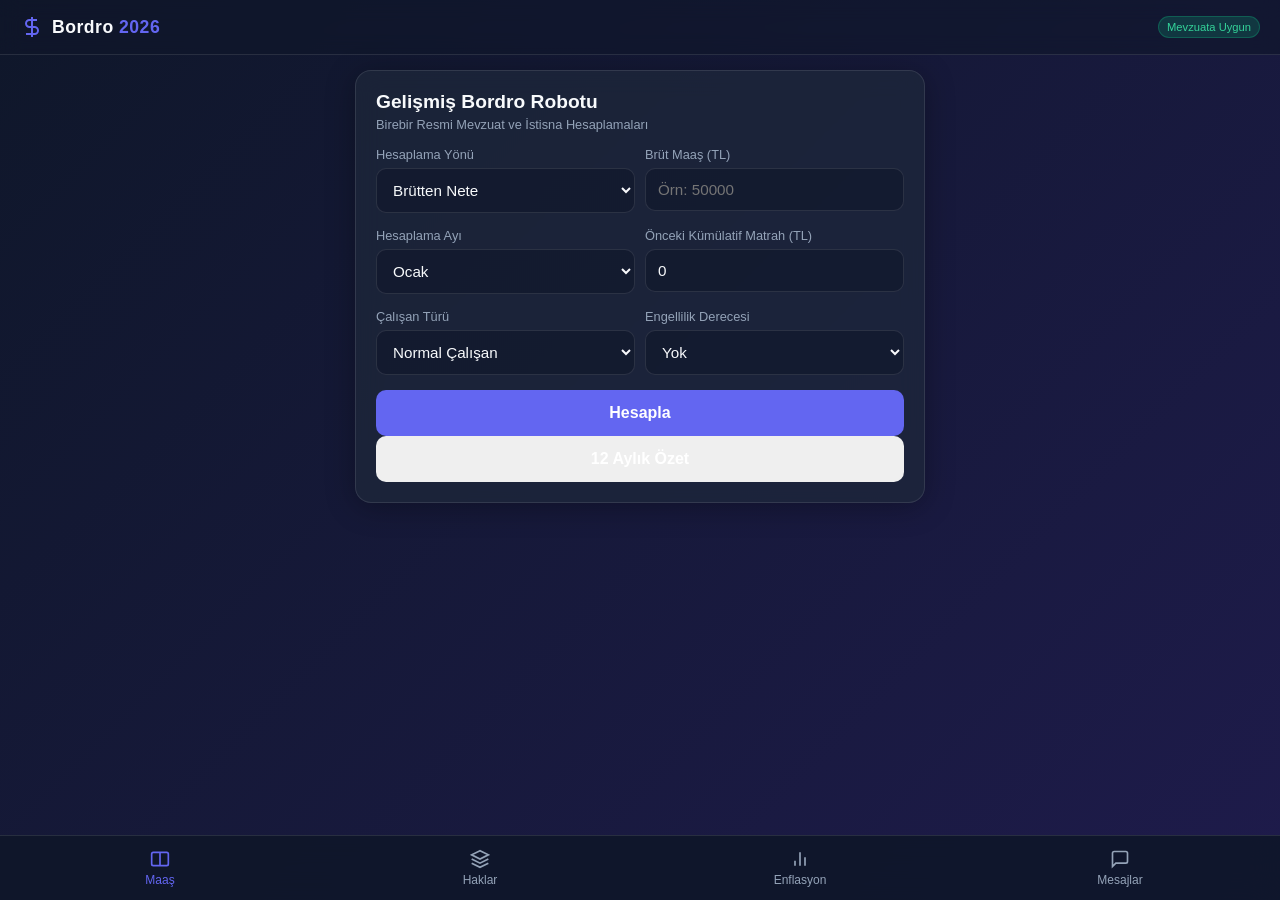
==== app/src/main/assets/index.html @ 566cd85d "Update index.html" ====
<!DOCTYPE html>
<html lang="tr">
<head>
    <meta charset="UTF-8">
    <meta name="viewport" content="width=device-width, initial-scale=1.0, maximum-scale=1.0, user-scalable=no">
    <title>Bordro & Enflasyon 2026</title>
    <link rel="stylesheet" href="style.css">
</head>
<body>

    <header class="app-header">
        <div class="header-logo">
            <svg class="icon-logo" viewBox="0 0 24 24" fill="none" stroke="currentColor" stroke-width="2">
                <path d="M12 2v20M17 5H9.5a3.5 3.5 0 0 0 0 7h5a3.5 3.5 0 0 1 0 7H6"/>
            </svg>
            <h1>Bordro <span class="year">2026</span></h1>
        </div>
        <span class="status-badge">Mevzuata Uygun</span>
    </header>

    <main class="app-content">

        <!-- SEKME 1: MAAŞ HESAPLAMA -->
        <section id="tab-salary" class="tab-panel active">
            <div class="card">
                <div class="card-header">
                    <h2>Gelişmiş Bordro Robotu</h2>
                    <p class="subtitle">Birebir Resmi Mevzuat ve İstisna Hesaplamaları</p>
                </div>
                
                <div class="form-group row">
                    <div class="col">
                        <label for="calc-type">Hesaplama Yönü</label>
                        <select id="calc-type" onchange="toggleSalaryPlaceholder()">
                            <option value="brut-to-net">Brütten Nete</option>
                            <option value="net-to-brut">Netten Brüte</option>
                        </select>
                    </div>
                    <div class="col">
                        <label for="salary-input" id="salary-label">Brüt Maaş (TL)</label>
                        <input type="number" id="salary-input" placeholder="Örn: 50000" min="0">
                    </div>
                </div>

                <div class="form-group row">
                    <div class="col">
                        <label for="calc-month">Hesaplama Ayı</label>
                        <select id="calc-month" onchange="autoSetCumulative()">
                            <option value="1">Ocak</option>
                            <option value="2">Şubat</option>
                            <option value="3">Mart</option>
                            <option value="4">Nisan</option>
                            <option value="5">Mayıs</option>
                            <option value="6">Haziran</option>
                            <option value="7">Temmuz</option>
                            <option value="8">Ağustos</option>
                            <option value="9">Eylül</option>
                            <option value="10">Ekim</option>
                            <option value="11">Kasım</option>
                            <option value="12">Aralık</option>
                        </select>
                    </div>
                    <div class="col">
                        <label for="cumulative-input">Önceki Kümülatif Matrah (TL)</label>
                        <input type="number" id="cumulative-input" value="0" min="0">
                    </div>
                </div>

                <div class="form-group row">
                    <div class="col">
                        <label for="employee-type">Çalışan Türü</label>
                        <select id="employee-type">
                            <option value="normal">Normal Çalışan</option>
                            <option value="emekli">Emekli (SGDP)</option>
                        </select>
                    </div>
                    <div class="col">
                        <label for="disability-degree">Engellilik Derecesi</label>
                        <select id="disability-degree">
                            <option value="0">Yok</option>
                            <option value="1">1. Derece (%80+)</option>
                            <option value="2">2. Derece (%60+)</option>
                            <option value="3">3. Derece (%40+)</option>
                        </select>
                    </div>
                </div>

                <div class="button-group-row">
                    <button class="btn btn-primary" onclick="calculateSalary()">Hesapla</button>
                    <button class="btn btn-secondary" onclick="generateYearlyTable()">12 Aylık Özet</button>
                </div>
            </div>

            <div id="salary-results" class="card results-card hidden">
                <h3>Bordro Hesaplama Detayları</h3>
                <div class="results-grid">
                    <div class="result-item highlight">
                        <span>Net Maaş:</span>
                        <strong id="res-net">0.00 TL</strong>
                    </div>
                    <div class="result-item highlight-brut">
                        <span>Brüt Maaş:</span>
                        <strong id="res-brut" style="color: #cbd5e1;">0.00 TL</strong>
                    </div>
                    <div class="result-item"><span>SGK İşçi Kesintisi:</span><span id="res-sgk">0.00 TL</span></div>
                    <div class="result-item"><span>İşsizlik Kesintisi:</span><span id="res-unemp">0.00 TL</span></div>
                    <div class="result-item"><span>Gelir Vergisi Matrahı:</span><span id="res-tax-base">0.00 TL</span></div>
                    <div class="result-item"><span>Hesaplanan Gelir Vergisi:</span><span id="res-calc-tax">0.00 TL</span></div>
                    <div class="result-item success"><span>Asgari Ücret Vergi İstisnası:</span><span id="res-tax-exemption">0.00 TL</span></div>
                    <div class="result-item highlight-tax"><span>Ödenecek Gelir Vergisi:</span><span id="res-final-tax">0.00 TL</span></div>
                    <div class="result-item"><span>Damga Vergisi:</span><span id="res-stamp">0.00 TL</span></div>
                    <div class="result-item success"><span>Damga Vergisi İstisnası:</span><span id="res-stamp-exemption">0.00 TL</span></div>
                    <div class="result-item"><span>Ödenecek Damga Vergisi:</span><span id="res-final-stamp">0.00 TL</span></div>
                    <div class="result-item highlight-employer"><span>Toplam İşveren Maliyeti:</span><strong id="res-employer-cost">0.00 TL</strong></div>
                </div>
            </div>

            <div id="yearly-results" class="card hidden overflow-scroll-table">
                <h3>12 Aylık Kümülatif Bordro Özeti</h3>
                <table class="yearly-table">
                    <thead>
                        <tr>
                            <th>Ay</th>
                            <th>Brüt</th>
                            <th>Net</th>
                            <th>SGK</th>
                            <th>Küm.Matrah</th>
                            <th>Gelir Ver.</th>
                            <th>Damga Ver.</th>
                            <th>Maliyet</th>
                        </tr>
                    </thead>
                    <tbody id="yearly-table-body"></tbody>
                </table>
            </div>
        </section>

        <!-- SEKME 2: SOSYAL HAKLAR -->
        <section id="tab-benefits" class="tab-panel">
            <div class="card">
                <div class="card-header">
                    <h2>Sosyal Haklar & İstisnalar</h2>
                    <p class="subtitle">Birebir Resmi Muafiyet ve Vergi Tasarrufu</p>
                </div>

                <h3 class="form-section-title">1. Yemek Yardımı</h3>
                <div class="form-group row">
                    <div class="col">
                        <label for="meal-type">Ödeme Modeli</label>
                        <select id="meal-type">
                            <option value="ayni">Yemek Kartı (Ayni)</option>
                            <option value="nakdi">Nakit Ödeme</option>
                            <option value="isyeri">İşyerinde Yemek</option>
                        </select>
                    </div>
                    <div class="col">
                        <label for="meal-daily">Günlük (TL)</label>
                        <input type="number" id="meal-daily" value="330" min="0">
                    </div>
                    <div class="col">
                        <label for="meal-days">Gün Sayısı</label>
                        <input type="number" id="meal-days" value="22" min="1">
                    </div>
                </div>

                <h3 class="form-section-title">2. Yol Yardımı</h3>
                <div class="form-group row">
                    <div class="col">
                        <label for="transport-type">Ödeme Modeli</label>
                        <select id="transport-type">
                            <option value="ayni">Yol Kartı / Servis</option>
                            <option value="nakdi">Nakit Ödeme</option>
                        </select>
                    </div>
                    <div class="col">
                        <label for="transport-daily">Günlük (TL)</label>
                        <input type="number" id="transport-daily" value="158" min="0">
                    </div>
                </div>

                <h3 class="form-section-title">3. Aile & Çocuk Yardımı</h3>
                <div class="form-group row">
                    <div class="col">
                        <label for="family-monthly">Aile Yardımı (Aylık/TL)</label>
                        <input type="number" id="family-monthly" value="0">
                    </div>
                    <div class="col">
                        <label for="child-monthly-val">Çocuk Başı (Aylık/TL)</label>
                        <input type="number" id="child-monthly-val" value="0">
                    </div>
                </div>

                <div class="form-group row">
                    <div class="col">
                        <label for="child-06-count">0-6 Yaş Çocuk</label>
                        <input type="number" id="child-06-count" value="0">
                    </div>
                    <div class="col">
                        <label for="child-6plus-count">6+ Yaş Çocuk</label>
                        <input type="number" id="child-6plus-count" value="0">
                    </div>
                </div>

                <h3 class="form-section-title">4. BES & Sağlık Sigortası</h3>
                <div class="form-group">
                    <label for="bes-monthly">İşveren Katkılı BES/Özel Sağlık (Aylık/TL)</label>
                    <input type="number" id="bes-monthly" value="0">
                </div>

                <button class="btn btn-success" onclick="calculateBenefits()">Hesapla</button>
            </div>

            <div id="benefits-results" class="card results-card hidden" style="border-left-color: var(--success);">
                <h3>Yan Hak Maliyet Analizi</h3>
                <div class="results-grid">
                    <div class="result-item highlight-success">
                        <span>Aylık Sosyal Paket Brütü:</span>
                        <strong id="res-total-gross">0.00 TL</strong>
                    </div>
                    <div class="result-item">
                        <span>Net Ele Geçen Kazanç:</span>
                        <span id="res-total-net" style="color: var(--text-success); font-weight:bold;">0.00 TL</span>
                    </div>
                    <div class="result-item"><span>Vergi Tasarruf Kazancı:</span><span id="res-tax-saving">0.00 TL</span></div>
                    <div class="result-item"><span>SGK Muafiyet Kazancı:</span><span id="res-sgk-saving">0.00 TL</span></div>
                    <div class="result-item highlight-employer"><span>İşverene Maliyeti:</span><strong id="res-total-employer-cost">0.00 TL</strong></div>
                </div>
            </div>
        </section>

        <!-- SEKME 3: ENFLASYON & SAAT ÜCRETİ -->
        <section id="tab-inflation" class="tab-panel">
            <!-- 2026 ENFLASYON TABLOSU (İSTEDİĞİN GÖRÜNÜM) -->
            <div class="card">
                <div class="card-header">
                    <h2>Resmi 2026 Enflasyon Verileri</h2>
                    <p class="subtitle">TÜİK Kümülatif Gerçekleşen Oranlar</p>
                </div>
                <div class="inflation-data-table">
                    <div class="inf-row"><span>Ocak 2026</span><strong>%4,84</strong></div>
                    <div class="inf-row"><span>Şubat 2026</span><strong>%2,96</strong></div>
                    <div class="inf-row"><span>Mart 2026</span><strong>%1,94</strong></div>
                    <div class="inf-row"><span>Nisan 2026</span><strong>%4,18</strong></div>
                    <div class="inf-row highlight-warning"><span>4 AYLIK TOPLAM</span><strong>%14,64</strong></div>
                </div>
            </div>

            <div class="card">
                <div class="card-header">
                    <h2>Saat Ücreti Zam Hesaplayıcı</h2>
                    <p class="subtitle">Saat ücretinizi kümülatif enflasyona göre güncelleyin</p>
                </div>

                <div class="form-group">
                    <label for="hourly-rate-input">Mevcut Saatlik Çalışma Ücretiniz (TL)</label>
                    <input type="number" id="hourly-rate-input" placeholder="Örn: 150" min="0">
                </div>

                <div class="form-group">
                    <label for="monthly-hours">Aylık Toplam Çalışma Saati</label>
                    <input type="number" id="monthly-hours" value="225" min="1">
                </div>

                <button class="btn btn-warning" onclick="calculateHourlyInflation()">Saat Ücreti Zammını Hesapla</button>
            </div>

            <div id="inflation-results" class="card results-card hidden" style="border-left-color: var(--warning);">
                <h3>Zam Analiz Sonuçları</h3>
                <div class="results-grid">
                    <div class="result-item highlight-warning">
                        <span>Yeni Saat Ücretiniz:</span>
                        <strong id="res-new-hourly">0.00 TL</strong>
                    </div>
                    <div class="result-item">
                        <span>Saat Başına Alacağınız Zam:</span>
                        <span id="res-hourly-diff" style="color: var(--text-success); font-weight: bold;">0.00 TL</span>
                    </div>
                    <div class="result-item">
                        <span>Mevcut Aylık Maaşınız:</span>
                        <span id="res-old-monthly">0.00 TL</span>
                    </div>
                    <div class="result-item">
                        <span>Yeni Aylık Zamlı Maaşınız:</span>
                        <span id="res-new-monthly" style="color: var(--text-success); font-weight: bold;">0.00 TL</span>
                    </div>
                    <div class="result-item highlight-success">
                        <span>Aylık Toplam Net Zam Artışı:</span>
                        <strong id="res-monthly-diff">0.00 TL</strong>
                    </div>
                </div>
            </div>
        </section>

        <!-- SEKME 4: İK MESAJLAR -->
        <section id="tab-messages" class="tab-panel">
            <div class="card chat-card">
                <div class="card-header">
                    <h2>İK İletişim & Duyuru Merkezi</h2>
                    <p class="subtitle">İK Asistanı ile interaktif simülasyon</p>
                </div>

                <div class="chat-area" id="chat-box">
                    <div class="chat-bubble system">
                        <strong>Duyuru [İK]:</strong> 2026 yılı 4 Aylık kümülatif enflasyon oranı %14.64 olarak açıklanmıştır. Saatlik ve aylık ücret güncellemeleri hakkında sorularınızı buradan iletebilirsiniz.
                    </div>
                </div>

                <div class="chat-input-row">
                    <input type="text" id="chat-input" placeholder="İK'ya yazın... (Örn: Maaş zammı, Yemek yardımı)">
                    <button class="btn btn-primary btn-send" onclick="sendMessage()">Gönder</button>
                </div>
            </div>
        </section>

    </main>

    <nav class="bottom-nav">
        <button class="nav-item active" onclick="switchTab('salary', this)">
            <svg class="nav-icon" viewBox="0 0 24 24" fill="none" stroke="currentColor" stroke-width="2">
                <rect x="2" y="4" width="20" height="16" rx="2"/><line x1="12" y1="4" x2="12" y2="20"/>
            </svg>
            <span>Maaş</span>
        </button>
        <button class="nav-item" onclick="switchTab('benefits', this)">
            <svg class="nav-icon" viewBox="0 0 24 24" fill="none" stroke="currentColor" stroke-width="2">
                <path d="M12 2L2 7l10 5 10-5-10-5zM2 17l10 5 10-5M2 12l10 5 10-5"/>
            </svg>
            <span>Haklar</span>
        </button>
        <button class="nav-item" onclick="switchTab('inflation', this)">
            <svg class="nav-icon" viewBox="0 0 24 24" fill="none" stroke="currentColor" stroke-width="2">
                <line x1="18" y1="20" x2="18" y2="10"/><line x1="12" y1="20" x2="12" y2="4"/><line x1="6" y1="20" x2="6" y2="14"/>
            </svg>
            <span>Enflasyon</span>
        </button>
        <button class="nav-item" onclick="switchTab('messages', this)">
            <svg class="nav-icon" viewBox="0 0 24 24" fill="none" stroke="currentColor" stroke-width="2">
                <path d="M21 15a2 2 0 0 1-2 2H7l-4 4V5a2 2 0 0 1 2-2h14a2 2 0 0 1 2 2z"/>
            </svg>
            <span>Mesajlar</span>
        </button>
    </nav>

    <script src="script.js"></script>
</body>
</html>
---- app/src/main/assets/style.css ----
/* MODERN KOYU TEMA DEĞİŞKENLERİ */
:root {
    --bg-gradient: linear-gradient(135deg, #0f172a 0%, #1e1b4b 100%);
    --card-bg: rgba(30, 41, 59, 0.7);
    --border-color: rgba(255, 255, 255, 0.1);
    --text-main: #f8fafc;
    --text-muted: #94a3b8;
    
    --primary: #6366f1;
    --primary-hover: #4f46e5;
    
    --success: #10b981;
    --warning: #f59e0b;
    --danger: #ef4444;
    
    --text-success: #34d399;
    --text-danger: #f87171;
}

/* GENEL RESETLER */
* {
    box-sizing: border-box;
    margin: 0;
    padding: 0;
    font-family: -apple-system, BlinkMacSystemFont, "Segoe UI", Roboto, Helvetica, Arial, sans-serif;
    -webkit-tap-highlight-color: transparent;
}

body {
    background: var(--bg-gradient);
    color: var(--text-main);
    min-height: 100vh;
    display: flex;
    flex-direction: column;
    padding-bottom: 75px; /* Bottom nav payı */
    overflow-x: hidden;
}

/* HEADER */
.app-header {
    background: rgba(15, 23, 42, 0.6);
    backdrop-filter: blur(10px);
    border-bottom: 1px solid var(--border-color);
    padding: 15px 20px;
    display: flex;
    justify-content: space-between;
    align-items: center;
    position: sticky;
    top: 0;
    z-index: 100;
}

.header-logo {
    display: flex;
    align-items: center;
    gap: 8px;
}

.icon-logo {
    width: 24px;
    height: 24px;
    color: var(--primary);
}

.header-logo h1 {
    font-size: 1.1rem;
    font-weight: 700;
    letter-spacing: 0.5px;
}

.header-logo .year {
    color: var(--primary);
}

.status-badge {
    font-size: 0.7rem;
    background: rgba(16, 185, 129, 0.2);
    color: var(--text-success);
    padding: 4px 8px;
    border-radius: 12px;
    border: 1px solid rgba(16, 185, 129, 0.3);
}

/* ANA İÇERİK */
.app-content {
    flex: 1;
    padding: 15px;
    max-width: 600px;
    margin: 0 auto;
    width: 100%;
}

/* TAB PANEL YAPISI */
.tab-panel {
    display: none;
    animation: fadeIn 0.3s ease-in-out;
}

.tab-panel.active {
    display: block;
}

@keyframes fadeIn {
    from { opacity: 0; transform: translateY(10px); }
    to { opacity: 1; transform: translateY(0); }
}

/* KARTLAR (GLASSMORPHISM) */
.card {
    background: var(--card-bg);
    backdrop-filter: blur(12px);
    border: 1px solid var(--border-color);
    border-radius: 16px;
    padding: 20px;
    margin-bottom: 15px;
    box-shadow: 0 4px 30px rgba(0, 0, 0, 0.3);
}

.card-header h2 {
    font-size: 1.2rem;
    font-weight: 600;
    margin-bottom: 4px;
}

.subtitle {
    font-size: 0.8rem;
    color: var(--text-muted);
    margin-bottom: 15px;
}

/* FORM ELEMENTLERİ */
.form-group {
    margin-bottom: 15px;
}

.form-group.row {
    display: flex;
    gap: 10px;
}

.form-group .col {
    flex: 1;
}

label {
    display: block;
    font-size: 0.8rem;
    color: var(--text-muted);
    margin-bottom: 6px;
    font-weight: 500;
}

input, select {
    width: 100%;
    background: rgba(15, 23, 42, 0.6);
    border: 1px solid var(--border-color);
    color: var(--text-main);
    padding: 12px;
    border-radius: 10px;
    font-size: 0.95rem;
    transition: all 0.2s ease;
}

input:focus, select:focus {
    outline: none;
    border-color: var(--primary);
    box-shadow: 0 0 0 2px rgba(99, 102, 241, 0.2);
}

/* BUTONLAR */
.btn {
    width: 100%;
    border: none;
    padding: 14px;
    border-radius: 10px;
    font-size: 1rem;
    font-weight: 600;
    color: #fff;
    cursor: pointer;
    transition: background 0.2s ease;
}

.btn-primary { background: var(--primary); }
.btn-primary:active { background: var(--primary-hover); }

.btn-success { background: var(--success); }
.btn-success:active { background: #059669; }

.btn-warning { background: var(--warning); }
.btn-warning:active { background: #d97706; }

/* SONUÇ KARTLARI */
.results-card {
    border-left: 4px solid var(--primary);
}

.results-card h3 {
    font-size: 1rem;
    margin-bottom: 12px;
    color: var(--text-muted);
}

.results-grid {
    display: flex;
    flex-direction: column;
    gap: 10px;
}

.result-item {
    display: flex;
    justify-content: space-between;
    padding: 8px 0;
    border-bottom: 1px solid rgba(255, 255, 255, 0.05);
    font-size: 0.9rem;
}

.result-item span {
    color: var(--text-muted);
}

.result-item strong, .result-item span:last-child {
    font-weight: 600;
}

.result-item.highlight {
    background: rgba(99, 102, 241, 0.1);
    border-radius: 8px;
    padding: 10px;
    border-bottom: none;
}

.result-item.highlight strong {
    color: #a5b4fc;
    font-size: 1.1rem;
}

.result-item.highlight-success {
    background: rgba(16, 185, 129, 0.1);
    border-radius: 8px;
    padding: 10px;
    border-bottom: none;
}

.result-item.highlight-success strong {
    color: #6ee7b7;
    font-size: 1.1rem;
}

.result-item.success span:last-child {
    color: var(--text-success);
}

.result-item.danger strong {
    color: var(--text-danger);
    font-size: 1.1rem;
}

.hidden {
    display: none !important;
}

/* İK MESAJLAR (CHAT) */
.chat-card {
    display: flex;
    flex-direction: column;
    height: 400px;
}

.chat-area {
    flex: 1;
    overflow-y: auto;
    background: rgba(15, 23, 42, 0.4);
    border: 1px solid var(--border-color);
    border-radius: 10px;
    padding: 10px;
    margin-bottom: 10px;
    display: flex;
    flex-direction: column;
    gap: 10px;
}

.chat-bubble {
    padding: 10px 14px;
    border-radius: 12px;
    max-width: 85%;
    font-size: 0.85rem;
    line-height: 1.3;
}

.chat-bubble.system {
    background: rgba(99, 102, 241, 0.15);
    border-left: 3px solid var(--primary);
    color: var(--text-main);
    align-self: flex-start;
}

.chat-bubble.user {
    background: var(--primary);
    color: #fff;
    align-self: flex-end;
    border-bottom-right-radius: 2px;
}

.chat-bubble.ik-reply {
    background: #334155;
    color: var(--text-main);
    align-self: flex-start;
    border-bottom-left-radius: 2px;
    border-left: 3px solid var(--success);
}

.chat-input-row {
    display: flex;
    gap: 8px;
}

.chat-input-row input {
    flex: 1;
}

.btn-send {
    width: auto;
    padding: 0 20px;
}

/* ALT NAV BAR (BOTTOM NAV) */
.bottom-nav {
    position: fixed;
    bottom: 0;
    left: 0;
    width: 100%;
    background: rgba(15, 23, 42, 0.9);
    backdrop-filter: blur(15px);
    border-top: 1px solid var(--border-color);
    display: flex;
    height: 65px;
    z-index: 100;
}

.nav-item {
    flex: 1;
    background: none;
    border: none;
    color: var(--text-muted);
    display: flex;
    flex-direction: column;
    align-items: center;
    justify-content: center;
    gap: 4px;
    cursor: pointer;
    transition: color 0.2s ease;
}

.nav-icon {
    width: 20px;
    height: 20px;
}

.nav-item span {
    font-size: 0.75rem;
}

.nav-item.active {
    color: var(--primary);
}
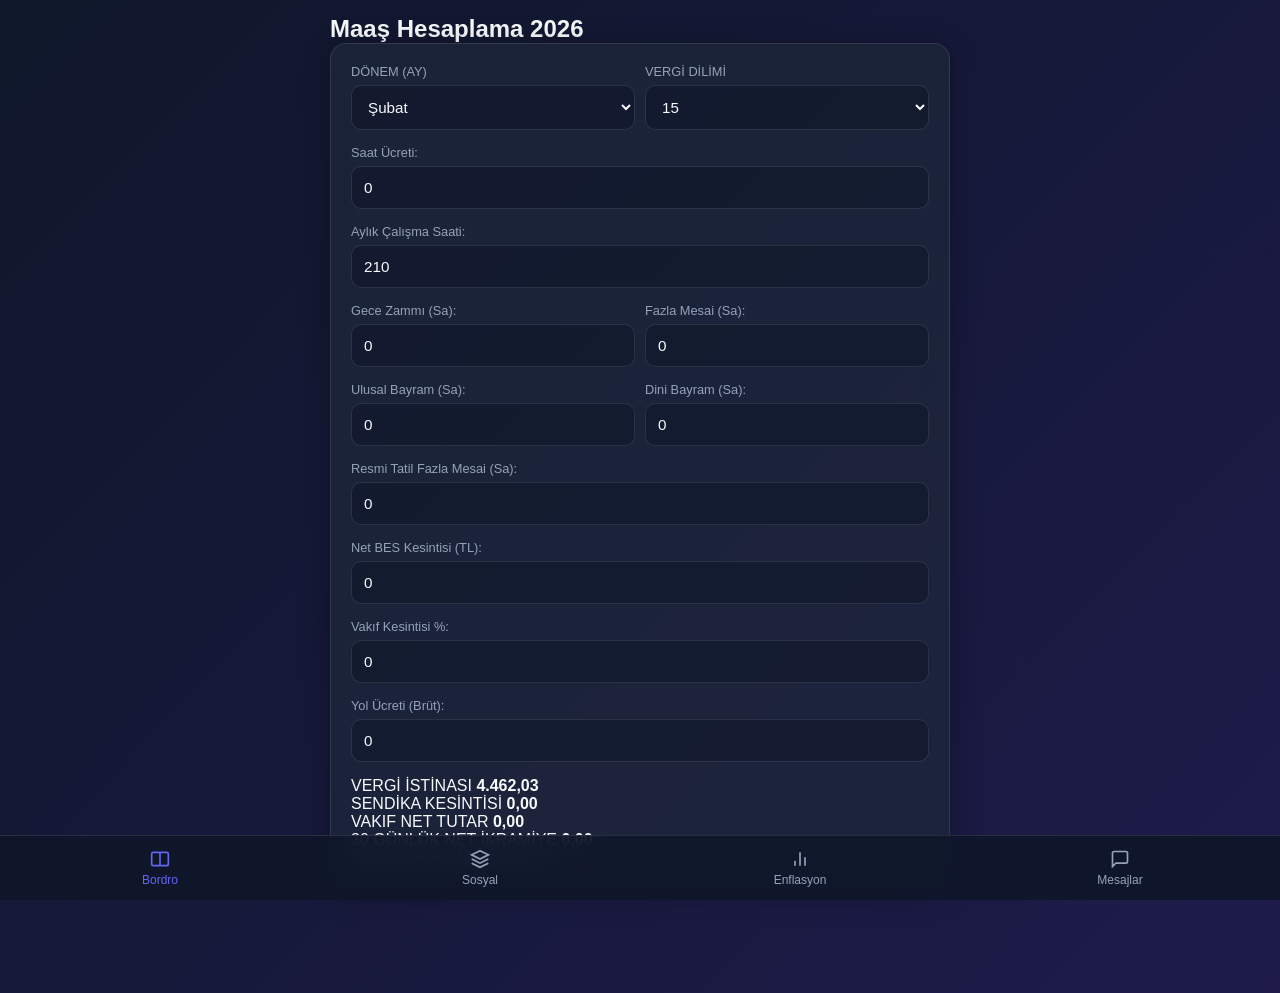
==== commit 18f49046: "Update index.html" ====
--- a/app/src/main/assets/index.html
+++ b/app/src/main/assets/index.html
@@ -3,51 +3,27 @@
 <head>
     <meta charset="UTF-8">
     <meta name="viewport" content="width=device-width, initial-scale=1.0, maximum-scale=1.0, user-scalable=no">
-    <title>Bordro & Enflasyon 2026</title>
+    <title>Maaş Hesaplama 2026</title>
     <link rel="stylesheet" href="style.css">
 </head>
 <body>
 
-    <header class="app-header">
-        <div class="header-logo">
-            <svg class="icon-logo" viewBox="0 0 24 24" fill="none" stroke="currentColor" stroke-width="2">
-                <path d="M12 2v20M17 5H9.5a3.5 3.5 0 0 0 0 7h5a3.5 3.5 0 0 1 0 7H6"/>
-            </svg>
-            <h1>Bordro <span class="year">2026</span></h1>
-        </div>
-        <span class="status-badge">Mevzuata Uygun</span>
-    </header>
-
+    <!-- ANA İÇERİK ALANI -->
     <main class="app-content">
 
-        <!-- SEKME 1: MAAŞ HESAPLAMA -->
+        <!-- SEKME 1: MAAŞ HESAPLAMA (BİREBİR EKRAN GÖRÜNTÜSÜ KLONU) -->
         <section id="tab-salary" class="tab-panel active">
-            <div class="card">
-                <div class="card-header">
-                    <h2>Gelişmiş Bordro Robotu</h2>
-                    <p class="subtitle">Birebir Resmi Mevzuat ve İstisna Hesaplamaları</p>
-                </div>
-                
+            <header class="app-header-title">
+                <h1>Maaş Hesaplama 2026</h1>
+            </header>
+
+            <div class="card form-card">
                 <div class="form-group row">
                     <div class="col">
-                        <label for="calc-type">Hesaplama Yönü</label>
-                        <select id="calc-type" onchange="toggleSalaryPlaceholder()">
-                            <option value="brut-to-net">Brütten Nete</option>
-                            <option value="net-to-brut">Netten Brüte</option>
-                        </select>
-                    </div>
-                    <div class="col">
-                        <label for="salary-input" id="salary-label">Brüt Maaş (TL)</label>
-                        <input type="number" id="salary-input" placeholder="Örn: 50000" min="0">
-                    </div>
-                </div>
-
-                <div class="form-group row">
-                    <div class="col">
-                        <label for="calc-month">Hesaplama Ayı</label>
-                        <select id="calc-month" onchange="autoSetCumulative()">
+                        <label>DÖNEM (AY)</label>
+                        <select id="calc-month" onchange="updateExemptionAndCalculate()">
                             <option value="1">Ocak</option>
-                            <option value="2">Şubat</option>
+                            <option value="2" selected>Şubat</option>
                             <option value="3">Mart</option>
                             <option value="4">Nisan</option>
                             <option value="5">Mayıs</option>
@@ -61,271 +37,220 @@
                         </select>
                     </div>
                     <div class="col">
-                        <label for="cumulative-input">Önceki Kümülatif Matrah (TL)</label>
-                        <input type="number" id="cumulative-input" value="0" min="0">
-                    </div>
+                        <label>VERGİ DİLİMİ</label>
+                        <select id="tax-bracket" onchange="updateExemptionAndCalculate()">
+                            <option value="15" selected>15</option>
+                            <option value="20">20</option>
+                            <option value="27">27</option>
+                            <option value="35">35</option>
+                            <option value="40">40</option>
+                        </select>
+                    </div>
+                </div>
+
+                <div class="form-group">
+                    <label>Saat Ücreti:</label>
+                    <input type="number" id="hourly-rate" value="0" oninput="calculateBordro()">
+                </div>
+
+                <div class="form-group">
+                    <label>Aylık Çalışma Saati:</label>
+                    <input type="number" id="monthly-hours" value="210" oninput="calculateBordro()">
                 </div>
 
                 <div class="form-group row">
                     <div class="col">
-                        <label for="employee-type">Çalışan Türü</label>
-                        <select id="employee-type">
-                            <option value="normal">Normal Çalışan</option>
-                            <option value="emekli">Emekli (SGDP)</option>
-                        </select>
-                    </div>
-                    <div class="col">
-                        <label for="disability-degree">Engellilik Derecesi</label>
-                        <select id="disability-degree">
-                            <option value="0">Yok</option>
-                            <option value="1">1. Derece (%80+)</option>
-                            <option value="2">2. Derece (%60+)</option>
-                            <option value="3">3. Derece (%40+)</option>
-                        </select>
-                    </div>
-                </div>
-
-                <div class="button-group-row">
-                    <button class="btn btn-primary" onclick="calculateSalary()">Hesapla</button>
-                    <button class="btn btn-secondary" onclick="generateYearlyTable()">12 Aylık Özet</button>
-                </div>
-            </div>
-
-            <div id="salary-results" class="card results-card hidden">
-                <h3>Bordro Hesaplama Detayları</h3>
-                <div class="results-grid">
-                    <div class="result-item highlight">
-                        <span>Net Maaş:</span>
-                        <strong id="res-net">0.00 TL</strong>
-                    </div>
-                    <div class="result-item highlight-brut">
-                        <span>Brüt Maaş:</span>
-                        <strong id="res-brut" style="color: #cbd5e1;">0.00 TL</strong>
-                    </div>
-                    <div class="result-item"><span>SGK İşçi Kesintisi:</span><span id="res-sgk">0.00 TL</span></div>
-                    <div class="result-item"><span>İşsizlik Kesintisi:</span><span id="res-unemp">0.00 TL</span></div>
-                    <div class="result-item"><span>Gelir Vergisi Matrahı:</span><span id="res-tax-base">0.00 TL</span></div>
-                    <div class="result-item"><span>Hesaplanan Gelir Vergisi:</span><span id="res-calc-tax">0.00 TL</span></div>
-                    <div class="result-item success"><span>Asgari Ücret Vergi İstisnası:</span><span id="res-tax-exemption">0.00 TL</span></div>
-                    <div class="result-item highlight-tax"><span>Ödenecek Gelir Vergisi:</span><span id="res-final-tax">0.00 TL</span></div>
-                    <div class="result-item"><span>Damga Vergisi:</span><span id="res-stamp">0.00 TL</span></div>
-                    <div class="result-item success"><span>Damga Vergisi İstisnası:</span><span id="res-stamp-exemption">0.00 TL</span></div>
-                    <div class="result-item"><span>Ödenecek Damga Vergisi:</span><span id="res-final-stamp">0.00 TL</span></div>
-                    <div class="result-item highlight-employer"><span>Toplam İşveren Maliyeti:</span><strong id="res-employer-cost">0.00 TL</strong></div>
-                </div>
-            </div>
-
-            <div id="yearly-results" class="card hidden overflow-scroll-table">
-                <h3>12 Aylık Kümülatif Bordro Özeti</h3>
-                <table class="yearly-table">
-                    <thead>
-                        <tr>
-                            <th>Ay</th>
-                            <th>Brüt</th>
-                            <th>Net</th>
-                            <th>SGK</th>
-                            <th>Küm.Matrah</th>
-                            <th>Gelir Ver.</th>
-                            <th>Damga Ver.</th>
-                            <th>Maliyet</th>
-                        </tr>
-                    </thead>
-                    <tbody id="yearly-table-body"></tbody>
-                </table>
-            </div>
-        </section>
-
-        <!-- SEKME 2: SOSYAL HAKLAR -->
+                        <label>Gece Zammı (Sa):</label>
+                        <input type="number" id="night-hours" value="0" oninput="calculateBordro()">
+                    </div>
+                    <div class="col">
+                        <label>Fazla Mesai (Sa):</label>
+                        <input type="number" id="overtime-hours" value="0" oninput="calculateBordro()">
+                    </div>
+                </div>
+
+                <div class="form-group row">
+                    <div class="col">
+                        <label>Ulusal Bayram (Sa):</label>
+                        <input type="number" id="national-holiday-hours" value="0" oninput="calculateBordro()">
+                    </div>
+                    <div class="col">
+                        <label>Dini Bayram (Sa):</label>
+                        <input type="number" id="religious-holiday-hours" value="0" oninput="calculateBordro()">
+                    </div>
+                </div>
+
+                <div class="form-group">
+                    <label>Resmi Tatil Fazla Mesai (Sa):</label>
+                    <input type="number" id="official-holiday-overtime" value="0" oninput="calculateBordro()">
+                </div>
+
+                <div class="form-group">
+                    <label>Net BES Kesintisi (TL):</label>
+                    <input type="number" id="bes-deduction" value="0" oninput="calculateBordro()">
+                </div>
+
+                <div class="form-group">
+                    <label>Vakıf Kesintisi %:</label>
+                    <input type="number" id="vakif-percent" value="0" oninput="calculateBordro()">
+                </div>
+
+                <div class="form-group">
+                    <label>Yol Ücreti (Brüt):</label>
+                    <input type="number" id="transport-gross" value="0" oninput="calculateBordro()">
+                </div>
+
+                <!-- ALTTTAKİ DÖRT GÖSTERGE KUTUSU (GÖRSEL KLON) -->
+                <div class="indicator-grid">
+                    <div class="ind-box">
+                        <span class="ind-title">VERGİ İSTİNASI</span>
+                        <strong class="ind-value" id="ind-exemption">4.462,03</strong>
+                    </div>
+                    <div class="ind-box">
+                        <span class="ind-title">SENDİKA KESİNTİSİ</span>
+                        <strong class="ind-value" id="ind-union">0,00</strong>
+                    </div>
+                    <div class="ind-box">
+                        <span class="ind-title">VAKIF NET TUTAR</span>
+                        <strong class="ind-value" id="ind-vakif">0,00</strong>
+                    </div>
+                    <div class="ind-box">
+                        <span class="ind-title">30 GÜNLÜK NET İKRAMİYE</span>
+                        <strong class="ind-value" id="ind-bonus">0,00</strong>
+                    </div>
+                </div>
+
+                <!-- BÜYÜK MOR BANNER HAKEDİŞ BUTONU -->
+                <div class="purple-net-banner">
+                    <span class="banner-title">Ödenecek Net Maaş</span>
+                    <span class="banner-value" id="res-net-salary">0,00 TL</span>
+                </div>
+            </div>
+        </section>
+
+        <!-- SEKME 2: SOSYAL HAKLAR DUYURU VE KILAVUZU -->
         <section id="tab-benefits" class="tab-panel">
+            <header class="app-header-title">
+                <h1>Sosyal Haklar Rehberi</h1>
+            </header>
+
+            <div class="card info-card">
+                <h3>Yemek Yardımı (Günlük)</h3>
+                <div class="comparison-table">
+                    <div class="comp-row"><span>2025 Yılı</span><strong>187,00 TL</strong></div>
+                    <div class="comp-row highlight-purple"><span>2026 Yılı (Resmi Sınır)</span><strong>330,00 TL</strong></div>
+                </div>
+                <p class="desc-text">Ayni (yemek kartı) olarak sağlanan yemek yardımlarında vergi muafiyet sınırı günlük 330 TL'dir. 7577 Sayılı Kanun kapsamında nakdi ödemelerde de SGK muafiyeti 300 TL'ye yükseltilmiştir.</p>
+            </div>
+
+            <div class="card info-card">
+                <h3>Yol / Ulaşım Yardımı (Günlük)</h3>
+                <div class="comparison-table">
+                    <div class="comp-row"><span>2025 Yılı</span><strong>88,00 TL</strong></div>
+                    <div class="comp-row highlight-purple"><span>2026 Yılı (Ayni Sınır)</span><strong>158,00 TL</strong></div>
+                </div>
+                <p class="desc-text">İşveren tarafından sağlanan toplu taşıma kartı veya servis yardımları günlük 158 TL'ye kadar gelir vergisinden tamamen istisnadır.</p>
+            </div>
+
+            <div class="card info-card">
+                <h3>Aile Yardımı (Aylık)</h3>
+                <div class="comparison-table">
+                    <div class="comp-row"><span>2025 Yılı (SGK İstisnası)</span><strong>2.000,25 TL</strong></div>
+                    <div class="comp-row highlight-purple"><span>2026 Yılı (SGK İstisnası)</span><strong>3.303,00 TL</strong></div>
+                </div>
+                <p class="desc-text">Çalışmayan eş için ödenen aile yardımlarında, asgari ücretin %10'u kadarlık kısım (3.303,00 TL) SGK prim kesintisinden muaf tutulmaktadır.</p>
+            </div>
+
+            <div class="card info-card">
+                <h3>Çocuk Yardımı (Çocuk Başı/Aylık)</h3>
+                <div class="comparison-table">
+                    <div class="comp-row"><span>2025 Yılı (SGK İstisnası)</span><strong>400,05 TL</strong></div>
+                    <div class="comp-row highlight-purple"><span>2026 Yılı (SGK İstisnası)</span><strong>660,60 TL</strong></div>
+                </div>
+                <p class="desc-text">En fazla iki çocukla sınırlı olmak üzere çocuk başına asgari ücretin %2'si oranında (660,60 TL) SGK istisnası uygulanır. Vergi muafiyeti ise 0-6 yaş için aylık 693,94 TL'dir.</p>
+            </div>
+        </section>
+
+        <!-- SEKME 3: ENFLASYON HESAPLAYICI -->
+        <section id="tab-inflation" class="tab-panel">
+            <header class="app-header-title">
+                <h1>2026 Enflasyon Verileri</h1>
+            </header>
+
+            <div class="card">
+                <div class="comparison-table">
+                    <div class="comp-row"><span>Ocak 2026</span><strong>%4,84</strong></div>
+                    <div class="comp-row"><span>Şubat 2026</span><strong>%2,96</strong></div>
+                    <div class="comp-row"><span>Mart 2026</span><strong>%1,94</strong></div>
+                    <div class="comp-row"><span>Nisan 2026</span><strong>%4,18</strong></div>
+                    <div class="comp-row highlight-purple"><span>4 AYLIK TOPLAM</span><strong>%14,64</strong></div>
+                </div>
+            </div>
+
             <div class="card">
                 <div class="card-header">
-                    <h2>Sosyal Haklar & İstisnalar</h2>
-                    <p class="subtitle">Birebir Resmi Muafiyet ve Vergi Tasarrufu</p>
-                </div>
-
-                <h3 class="form-section-title">1. Yemek Yardımı</h3>
-                <div class="form-group row">
-                    <div class="col">
-                        <label for="meal-type">Ödeme Modeli</label>
-                        <select id="meal-type">
-                            <option value="ayni">Yemek Kartı (Ayni)</option>
-                            <option value="nakdi">Nakit Ödeme</option>
-                            <option value="isyeri">İşyerinde Yemek</option>
-                        </select>
-                    </div>
-                    <div class="col">
-                        <label for="meal-daily">Günlük (TL)</label>
-                        <input type="number" id="meal-daily" value="330" min="0">
-                    </div>
-                    <div class="col">
-                        <label for="meal-days">Gün Sayısı</label>
-                        <input type="number" id="meal-days" value="22" min="1">
-                    </div>
-                </div>
-
-                <h3 class="form-section-title">2. Yol Yardımı</h3>
-                <div class="form-group row">
-                    <div class="col">
-                        <label for="transport-type">Ödeme Modeli</label>
-                        <select id="transport-type">
-                            <option value="ayni">Yol Kartı / Servis</option>
-                            <option value="nakdi">Nakit Ödeme</option>
-                        </select>
-                    </div>
-                    <div class="col">
-                        <label for="transport-daily">Günlük (TL)</label>
-                        <input type="number" id="transport-daily" value="158" min="0">
-                    </div>
-                </div>
-
-                <h3 class="form-section-title">3. Aile & Çocuk Yardımı</h3>
-                <div class="form-group row">
-                    <div class="col">
-                        <label for="family-monthly">Aile Yardımı (Aylık/TL)</label>
-                        <input type="number" id="family-monthly" value="0">
-                    </div>
-                    <div class="col">
-                        <label for="child-monthly-val">Çocuk Başı (Aylık/TL)</label>
-                        <input type="number" id="child-monthly-val" value="0">
-                    </div>
-                </div>
-
-                <div class="form-group row">
-                    <div class="col">
-                        <label for="child-06-count">0-6 Yaş Çocuk</label>
-                        <input type="number" id="child-06-count" value="0">
-                    </div>
-                    <div class="col">
-                        <label for="child-6plus-count">6+ Yaş Çocuk</label>
-                        <input type="number" id="child-6plus-count" value="0">
-                    </div>
-                </div>
-
-                <h3 class="form-section-title">4. BES & Sağlık Sigortası</h3>
-                <div class="form-group">
-                    <label for="bes-monthly">İşveren Katkılı BES/Özel Sağlık (Aylık/TL)</label>
-                    <input type="number" id="bes-monthly" value="0">
-                </div>
-
-                <button class="btn btn-success" onclick="calculateBenefits()">Hesapla</button>
-            </div>
-
-            <div id="benefits-results" class="card results-card hidden" style="border-left-color: var(--success);">
-                <h3>Yan Hak Maliyet Analizi</h3>
-                <div class="results-grid">
-                    <div class="result-item highlight-success">
-                        <span>Aylık Sosyal Paket Brütü:</span>
-                        <strong id="res-total-gross">0.00 TL</strong>
+                    <h2>Saat Ücreti Zam Robotu</h2>
+                    <p class="subtitle">Mevcut saat ücretinizin kümülatif enflasyona göre değişimi</p>
+                </div>
+
+                <div class="form-group">
+                    <label>Mevcut Saat Ücretiniz (TL):</label>
+                    <input type="number" id="hourly-rate-input" placeholder="Örn: 150" oninput="calculateHourlyInflation()">
+                </div>
+
+                <div class="results-grid" style="margin-top: 15px;">
+                    <div class="result-item highlight-purple-light">
+                        <span>Yeni Zamlı Saat Ücretiniz:</span>
+                        <strong id="res-new-hourly">0,00 TL</strong>
                     </div>
                     <div class="result-item">
-                        <span>Net Ele Geçen Kazanç:</span>
-                        <span id="res-total-net" style="color: var(--text-success); font-weight:bold;">0.00 TL</span>
-                    </div>
-                    <div class="result-item"><span>Vergi Tasarruf Kazancı:</span><span id="res-tax-saving">0.00 TL</span></div>
-                    <div class="result-item"><span>SGK Muafiyet Kazancı:</span><span id="res-sgk-saving">0.00 TL</span></div>
-                    <div class="result-item highlight-employer"><span>İşverene Maliyeti:</span><strong id="res-total-employer-cost">0.00 TL</strong></div>
-                </div>
-            </div>
-        </section>
-
-        <!-- SEKME 3: ENFLASYON & SAAT ÜCRETİ -->
-        <section id="tab-inflation" class="tab-panel">
-            <!-- 2026 ENFLASYON TABLOSU (İSTEDİĞİN GÖRÜNÜM) -->
-            <div class="card">
-                <div class="card-header">
-                    <h2>Resmi 2026 Enflasyon Verileri</h2>
-                    <p class="subtitle">TÜİK Kümülatif Gerçekleşen Oranlar</p>
-                </div>
-                <div class="inflation-data-table">
-                    <div class="inf-row"><span>Ocak 2026</span><strong>%4,84</strong></div>
-                    <div class="inf-row"><span>Şubat 2026</span><strong>%2,96</strong></div>
-                    <div class="inf-row"><span>Mart 2026</span><strong>%1,94</strong></div>
-                    <div class="inf-row"><span>Nisan 2026</span><strong>%4,18</strong></div>
-                    <div class="inf-row highlight-warning"><span>4 AYLIK TOPLAM</span><strong>%14,64</strong></div>
-                </div>
-            </div>
-
-            <div class="card">
-                <div class="card-header">
-                    <h2>Saat Ücreti Zam Hesaplayıcı</h2>
-                    <p class="subtitle">Saat ücretinizi kümülatif enflasyona göre güncelleyin</p>
-                </div>
-
-                <div class="form-group">
-                    <label for="hourly-rate-input">Mevcut Saatlik Çalışma Ücretiniz (TL)</label>
-                    <input type="number" id="hourly-rate-input" placeholder="Örn: 150" min="0">
-                </div>
-
-                <div class="form-group">
-                    <label for="monthly-hours">Aylık Toplam Çalışma Saati</label>
-                    <input type="number" id="monthly-hours" value="225" min="1">
-                </div>
-
-                <button class="btn btn-warning" onclick="calculateHourlyInflation()">Saat Ücreti Zammını Hesapla</button>
-            </div>
-
-            <div id="inflation-results" class="card results-card hidden" style="border-left-color: var(--warning);">
-                <h3>Zam Analiz Sonuçları</h3>
-                <div class="results-grid">
-                    <div class="result-item highlight-warning">
-                        <span>Yeni Saat Ücretiniz:</span>
-                        <strong id="res-new-hourly">0.00 TL</strong>
-                    </div>
-                    <div class="result-item">
-                        <span>Saat Başına Alacağınız Zam:</span>
-                        <span id="res-hourly-diff" style="color: var(--text-success); font-weight: bold;">0.00 TL</span>
-                    </div>
-                    <div class="result-item">
-                        <span>Mevcut Aylık Maaşınız:</span>
-                        <span id="res-old-monthly">0.00 TL</span>
-                    </div>
-                    <div class="result-item">
-                        <span>Yeni Aylık Zamlı Maaşınız:</span>
-                        <span id="res-new-monthly" style="color: var(--text-success); font-weight: bold;">0.00 TL</span>
-                    </div>
-                    <div class="result-item highlight-success">
-                        <span>Aylık Toplam Net Zam Artışı:</span>
-                        <strong id="res-monthly-diff">0.00 TL</strong>
-                    </div>
-                </div>
-            </div>
-        </section>
-
-        <!-- SEKME 4: İK MESAJLAR -->
+                        <span>Saatlik Net Zam Artışı:</span>
+                        <span id="res-hourly-diff" style="color: #7e22ce; font-weight: bold;">+ 0,00 TL</span>
+                    </div>
+                </div>
+            </div>
+        </section>
+
+        <!-- SEKME 4: MESAJLAR & E-POSTA -->
         <section id="tab-messages" class="tab-panel">
+            <header class="app-header-title">
+                <h1>Mesaj Gönder</h1>
+            </header>
+
             <div class="card chat-card">
-                <div class="card-header">
-                    <h2>İK İletişim & Duyuru Merkezi</h2>
-                    <p class="subtitle">İK Asistanı ile interaktif simülasyon</p>
-                </div>
-
-                <div class="chat-area" id="chat-box">
-                    <div class="chat-bubble system">
-                        <strong>Duyuru [İK]:</strong> 2026 yılı 4 Aylık kümülatif enflasyon oranı %14.64 olarak açıklanmıştır. Saatlik ve aylık ücret güncellemeleri hakkında sorularınızı buradan iletebilirsiniz.
-                    </div>
-                </div>
-
-                <div class="chat-input-row">
-                    <input type="text" id="chat-input" placeholder="İK'ya yazın... (Örn: Maaş zammı, Yemek yardımı)">
-                    <button class="btn btn-primary btn-send" onclick="sendMessage()">Gönder</button>
+                <div class="form-group">
+                    <label>E-Posta İletilecek Adres:</label>
+                    <input type="text" value="numan067@gmail.com" disabled style="background: #f1f5f9; color: #64748b;">
+                </div>
+                <div class="form-group">
+                    <label>Mesajınız:</label>
+                    <textarea id="chat-textarea" rows="4" placeholder="Buraya mesajınızı yazın..."></textarea>
+                </div>
+                <button class="btn btn-purple" onclick="sendMailAndRender()">Mesaj Gönder (E-Posta)</button>
+
+                <h3 style="margin-top: 20px; font-size: 0.95rem; color: #475569; border-bottom: 1px solid #e2e8f0; padding-bottom: 4px;">Gönderilen Mesajlar</h3>
+                <div class="message-history-list" id="message-list">
+                    <!-- Mesajlar buraya eklenecek -->
+                    <p class="no-messages" id="no-msg-text">Henüz gönderilmiş mesaj yok.</p>
                 </div>
             </div>
         </section>
 
     </main>
 
+    <!-- ALT NAVİGASYON BAR (SABİT) -->
     <nav class="bottom-nav">
         <button class="nav-item active" onclick="switchTab('salary', this)">
             <svg class="nav-icon" viewBox="0 0 24 24" fill="none" stroke="currentColor" stroke-width="2">
                 <rect x="2" y="4" width="20" height="16" rx="2"/><line x1="12" y1="4" x2="12" y2="20"/>
             </svg>
-            <span>Maaş</span>
+            <span>Bordro</span>
         </button>
         <button class="nav-item" onclick="switchTab('benefits', this)">
             <svg class="nav-icon" viewBox="0 0 24 24" fill="none" stroke="currentColor" stroke-width="2">
                 <path d="M12 2L2 7l10 5 10-5-10-5zM2 17l10 5 10-5M2 12l10 5 10-5"/>
             </svg>
-            <span>Haklar</span>
+            <span>Sosyal</span>
         </button>
         <button class="nav-item" onclick="switchTab('inflation', this)">
             <svg class="nav-icon" viewBox="0 0 24 24" fill="none" stroke="currentColor" stroke-width="2">
--- a/app/src/main/assets/style.css
+++ b/app/src/main/assets/style.css
@@ -1,28 +1,22 @@
-/* MODERN KOYU TEMA DEĞİŞKENLERİ */
 :root {
     --bg-gradient: linear-gradient(135deg, #0f172a 0%, #1e1b4b 100%);
     --card-bg: rgba(30, 41, 59, 0.7);
     --border-color: rgba(255, 255, 255, 0.1);
     --text-main: #f8fafc;
     --text-muted: #94a3b8;
-    
     --primary: #6366f1;
     --primary-hover: #4f46e5;
-    
     --success: #10b981;
     --warning: #f59e0b;
     --danger: #ef4444;
-    
     --text-success: #34d399;
     --text-danger: #f87171;
 }
 
-/* GENEL RESETLER */
 * {
     box-sizing: border-box;
-    margin: 0;
-    padding: 0;
-    font-family: -apple-system, BlinkMacSystemFont, "Segoe UI", Roboto, Helvetica, Arial, sans-serif;
+    margin: 0; padding: 0;
+    font-family: -apple-system, BlinkMacSystemFont, sans-serif;
     -webkit-tap-highlight-color: transparent;
 }
 
@@ -32,11 +26,10 @@
     min-height: 100vh;
     display: flex;
     flex-direction: column;
-    padding-bottom: 75px; /* Bottom nav payı */
+    padding-bottom: 75px;
     overflow-x: hidden;
 }
 
-/* HEADER */
 .app-header {
     background: rgba(15, 23, 42, 0.6);
     backdrop-filter: blur(10px);
@@ -45,67 +38,21 @@
     display: flex;
     justify-content: space-between;
     align-items: center;
-    position: sticky;
-    top: 0;
-    z-index: 100;
+    position: sticky; top: 0; z-index: 100;
 }
 
-.header-logo {
-    display: flex;
-    align-items: center;
-    gap: 8px;
-}
+.header-logo { display: flex; align-items: center; gap: 8px; }
+.icon-logo { width: 24px; height: 24px; color: var(--primary); }
+.header-logo h1 { font-size: 1.1rem; font-weight: 700; }
+.header-logo .year { color: var(--primary); }
+.status-badge { font-size: 0.7rem; background: rgba(16, 185, 129, 0.2); color: var(--text-success); padding: 4px 8px; border-radius: 12px; border: 1px solid rgba(16, 185, 129, 0.3); }
 
-.icon-logo {
-    width: 24px;
-    height: 24px;
-    color: var(--primary);
-}
+.app-content { flex: 1; padding: 15px; max-width: 650px; margin: 0 auto; width: 100%; }
 
-.header-logo h1 {
-    font-size: 1.1rem;
-    font-weight: 700;
-    letter-spacing: 0.5px;
-}
+.tab-panel { display: none; animation: fadeIn 0.3s ease-in-out; }
+.tab-panel.active { display: block; }
+@keyframes fadeIn { from { opacity: 0; transform: translateY(10px); } to { opacity: 1; transform: translateY(0); } }
 
-.header-logo .year {
-    color: var(--primary);
-}
-
-.status-badge {
-    font-size: 0.7rem;
-    background: rgba(16, 185, 129, 0.2);
-    color: var(--text-success);
-    padding: 4px 8px;
-    border-radius: 12px;
-    border: 1px solid rgba(16, 185, 129, 0.3);
-}
-
-/* ANA İÇERİK */
-.app-content {
-    flex: 1;
-    padding: 15px;
-    max-width: 600px;
-    margin: 0 auto;
-    width: 100%;
-}
-
-/* TAB PANEL YAPISI */
-.tab-panel {
-    display: none;
-    animation: fadeIn 0.3s ease-in-out;
-}
-
-.tab-panel.active {
-    display: block;
-}
-
-@keyframes fadeIn {
-    from { opacity: 0; transform: translateY(10px); }
-    to { opacity: 1; transform: translateY(0); }
-}
-
-/* KARTLAR (GLASSMORPHISM) */
 .card {
     background: var(--card-bg);
     backdrop-filter: blur(12px);
@@ -116,250 +63,66 @@
     box-shadow: 0 4px 30px rgba(0, 0, 0, 0.3);
 }
 
-.card-header h2 {
-    font-size: 1.2rem;
-    font-weight: 600;
-    margin-bottom: 4px;
-}
+.card-header h2 { font-size: 1.2rem; font-weight: 600; margin-bottom: 4px; }
+.subtitle { font-size: 0.8rem; color: var(--text-muted); margin-bottom: 15px; }
+.form-section-title { font-size: 0.9rem; color: var(--primary); margin: 15px 0 10px 0; font-weight: 600; border-bottom: 1px solid rgba(255, 255, 255, 0.05); padding-bottom: 4px; }
 
-.subtitle {
-    font-size: 0.8rem;
-    color: var(--text-muted);
-    margin-bottom: 15px;
-}
+.form-group { margin-bottom: 15px; }
+.form-group.row { display: flex; gap: 10px; }
+.form-group .col { flex: 1; }
+label { display: block; font-size: 0.8rem; color: var(--text-muted); margin-bottom: 6px; }
+input, select { width: 100%; background: rgba(15, 23, 42, 0.6); border: 1px solid var(--border-color); color: var(--text-main); padding: 12px; border-radius: 10px; font-size: 0.95rem; }
 
-/* FORM ELEMENTLERİ */
-.form-group {
-    margin-bottom: 15px;
-}
+.button-group-row { display: flex; gap: 10px; margin-top: 10px; }
+.btn { flex: 1; border: none; padding: 14px; border-radius: 10px; font-size: 0.95rem; font-weight: 600; color: #fff; cursor: pointer; text-align: center; }
+.btn-primary { background: var(--primary); }
+.btn-secondary { background: #475569; }
+.btn-success { background: var(--success); }
+.btn-warning { background: var(--warning); }
 
-.form-group.row {
-    display: flex;
-    gap: 10px;
-}
+.results-card { border-left: 4px solid var(--primary); }
+.results-card h3 { font-size: 1rem; margin-bottom: 12px; color: var(--text-muted); }
+.results-grid { display: flex; flex-direction: column; gap: 10px; }
+.result-item { display: flex; justify-content: space-between; padding: 8px 0; border-bottom: 1px solid rgba(255, 255, 255, 0.05); font-size: 0.9rem; }
+.result-item span { color: var(--text-muted); }
+.result-item strong { font-weight: 600; }
 
-.form-group .col {
-    flex: 1;
-}
+.result-item.highlight { background: rgba(99, 102, 241, 0.15); border-radius: 8px; padding: 10px; border-bottom: none; }
+.result-item.highlight strong { color: #a5b4fc; font-size: 1.15rem; }
+.result-item.highlight-brut { background: rgba(255, 255, 255, 0.05); border-radius: 8px; padding: 10px; border-bottom: none; }
+.result-item.highlight-tax { border-left: 3px solid var(--danger); padding-left: 8px; }
+.result-item.highlight-employer { background: rgba(245, 158, 11, 0.1); border-radius: 8px; padding: 10px; border-bottom: none; }
+.result-item.highlight-employer strong { color: #fcd34d; }
+.result-item.highlight-success { background: rgba(16, 185, 129, 0.1); border-radius: 8px; padding: 10px; border-bottom: none; }
+.result-item.highlight-success strong { color: #6ee7b7; font-size: 1.1rem; }
+.result-item.highlight-warning { background: rgba(245, 158, 11, 0.15); border-radius: 8px; padding: 10px; border-bottom: none; }
+.result-item.highlight-warning strong { color: #fcd34d; font-size: 1.15rem; }
+.result-item.success span:last-child { color: var(--text-success); }
+.result-item.danger strong { color: var(--text-danger); font-size: 1.1rem; }
 
-label {
-    display: block;
-    font-size: 0.8rem;
-    color: var(--text-muted);
-    margin-bottom: 6px;
-    font-weight: 500;
-}
+/* ENFLASYON VERİ TABLOSU */
+.inflation-data-table { display: flex; flex-direction: column; gap: 8px; margin-top: 10px; }
+.inf-row { display: flex; justify-content: space-between; padding: 8px 10px; background: rgba(15, 23, 42, 0.4); border-radius: 8px; font-size: 0.9rem; }
+.inf-row.highlight-warning { background: rgba(245, 158, 11, 0.15); border: 1px solid rgba(245, 158, 11, 0.3); }
+.inf-row.highlight-warning strong { color: #fcd34d; }
 
-input, select {
-    width: 100%;
-    background: rgba(15, 23, 42, 0.6);
-    border: 1px solid var(--border-color);
-    color: var(--text-main);
-    padding: 12px;
-    border-radius: 10px;
-    font-size: 0.95rem;
-    transition: all 0.2s ease;
-}
+.overflow-scroll-table { overflow-x: auto; }
+.yearly-table { width: 100%; border-collapse: collapse; margin-top: 10px; font-size: 0.8rem; text-align: left; min-width: 550px; }
+.yearly-table th, .yearly-table td { padding: 10px 8px; border-bottom: 1px solid rgba(255, 255, 255, 0.05); }
+.yearly-table th { color: var(--text-muted); font-weight: 600; }
 
-input:focus, select:focus {
-    outline: none;
-    border-color: var(--primary);
-    box-shadow: 0 0 0 2px rgba(99, 102, 241, 0.2);
-}
+.chat-card { display: flex; flex-direction: column; height: 380px; }
+.chat-area { flex: 1; overflow-y: auto; background: rgba(15, 23, 42, 0.4); border: 1px solid var(--border-color); border-radius: 10px; padding: 10px; margin-bottom: 10px; display: flex; flex-direction: column; gap: 10px; }
+.chat-bubble { padding: 10px 14px; border-radius: 12px; max-width: 85%; font-size: 0.85rem; }
+.chat-bubble.system { background: rgba(99, 102, 241, 0.15); border-left: 3px solid var(--primary); color: var(--text-main); align-self: flex-start; }
+.chat-bubble.user { background: var(--primary); color: #fff; align-self: flex-end; border-bottom-right-radius: 2px; }
+.chat-bubble.ik-reply { background: #334155; color: var(--text-main); align-self: flex-start; border-bottom-left-radius: 2px; border-left: 3px solid var(--success); }
+.chat-input-row { display: flex; gap: 8px; }
+.chat-input-row input { flex: 1; }
+.btn-send { width: auto; padding: 0 20px; }
 
-/* BUTONLAR */
-.btn {
-    width: 100%;
-    border: none;
-    padding: 14px;
-    border-radius: 10px;
-    font-size: 1rem;
-    font-weight: 600;
-    color: #fff;
-    cursor: pointer;
-    transition: background 0.2s ease;
-}
-
-.btn-primary { background: var(--primary); }
-.btn-primary:active { background: var(--primary-hover); }
-
-.btn-success { background: var(--success); }
-.btn-success:active { background: #059669; }
-
-.btn-warning { background: var(--warning); }
-.btn-warning:active { background: #d97706; }
-
-/* SONUÇ KARTLARI */
-.results-card {
-    border-left: 4px solid var(--primary);
-}
-
-.results-card h3 {
-    font-size: 1rem;
-    margin-bottom: 12px;
-    color: var(--text-muted);
-}
-
-.results-grid {
-    display: flex;
-    flex-direction: column;
-    gap: 10px;
-}
-
-.result-item {
-    display: flex;
-    justify-content: space-between;
-    padding: 8px 0;
-    border-bottom: 1px solid rgba(255, 255, 255, 0.05);
-    font-size: 0.9rem;
-}
-
-.result-item span {
-    color: var(--text-muted);
-}
-
-.result-item strong, .result-item span:last-child {
-    font-weight: 600;
-}
-
-.result-item.highlight {
-    background: rgba(99, 102, 241, 0.1);
-    border-radius: 8px;
-    padding: 10px;
-    border-bottom: none;
-}
-
-.result-item.highlight strong {
-    color: #a5b4fc;
-    font-size: 1.1rem;
-}
-
-.result-item.highlight-success {
-    background: rgba(16, 185, 129, 0.1);
-    border-radius: 8px;
-    padding: 10px;
-    border-bottom: none;
-}
-
-.result-item.highlight-success strong {
-    color: #6ee7b7;
-    font-size: 1.1rem;
-}
-
-.result-item.success span:last-child {
-    color: var(--text-success);
-}
-
-.result-item.danger strong {
-    color: var(--text-danger);
-    font-size: 1.1rem;
-}
-
-.hidden {
-    display: none !important;
-}
-
-/* İK MESAJLAR (CHAT) */
-.chat-card {
-    display: flex;
-    flex-direction: column;
-    height: 400px;
-}
-
-.chat-area {
-    flex: 1;
-    overflow-y: auto;
-    background: rgba(15, 23, 42, 0.4);
-    border: 1px solid var(--border-color);
-    border-radius: 10px;
-    padding: 10px;
-    margin-bottom: 10px;
-    display: flex;
-    flex-direction: column;
-    gap: 10px;
-}
-
-.chat-bubble {
-    padding: 10px 14px;
-    border-radius: 12px;
-    max-width: 85%;
-    font-size: 0.85rem;
-    line-height: 1.3;
-}
-
-.chat-bubble.system {
-    background: rgba(99, 102, 241, 0.15);
-    border-left: 3px solid var(--primary);
-    color: var(--text-main);
-    align-self: flex-start;
-}
-
-.chat-bubble.user {
-    background: var(--primary);
-    color: #fff;
-    align-self: flex-end;
-    border-bottom-right-radius: 2px;
-}
-
-.chat-bubble.ik-reply {
-    background: #334155;
-    color: var(--text-main);
-    align-self: flex-start;
-    border-bottom-left-radius: 2px;
-    border-left: 3px solid var(--success);
-}
-
-.chat-input-row {
-    display: flex;
-    gap: 8px;
-}
-
-.chat-input-row input {
-    flex: 1;
-}
-
-.btn-send {
-    width: auto;
-    padding: 0 20px;
-}
-
-/* ALT NAV BAR (BOTTOM NAV) */
-.bottom-nav {
-    position: fixed;
-    bottom: 0;
-    left: 0;
-    width: 100%;
-    background: rgba(15, 23, 42, 0.9);
-    backdrop-filter: blur(15px);
-    border-top: 1px solid var(--border-color);
-    display: flex;
-    height: 65px;
-    z-index: 100;
-}
-
-.nav-item {
-    flex: 1;
-    background: none;
-    border: none;
-    color: var(--text-muted);
-    display: flex;
-    flex-direction: column;
-    align-items: center;
-    justify-content: center;
-    gap: 4px;
-    cursor: pointer;
-    transition: color 0.2s ease;
-}
-
-.nav-icon {
-    width: 20px;
-    height: 20px;
-}
-
-.nav-item span {
-    font-size: 0.75rem;
-}
-
-.nav-item.active {
-    color: var(--primary);
-}+.bottom-nav { position: fixed; bottom: 0; left: 0; width: 100%; background: rgba(15, 23, 42, 0.9); backdrop-filter: blur(15px); border-top: 1px solid var(--border-color); display: flex; height: 65px; z-index: 100; }
+.nav-item { flex: 1; background: none; border: none; color: var(--text-muted); display: flex; flex-direction: column; align-items: center; justify-content: center; gap: 4px; }
+.nav-icon { width: 20px; height: 20px; }
+.nav-item span { font-size: 0.75rem; }
+.nav-item.active { color: var(--primary); }
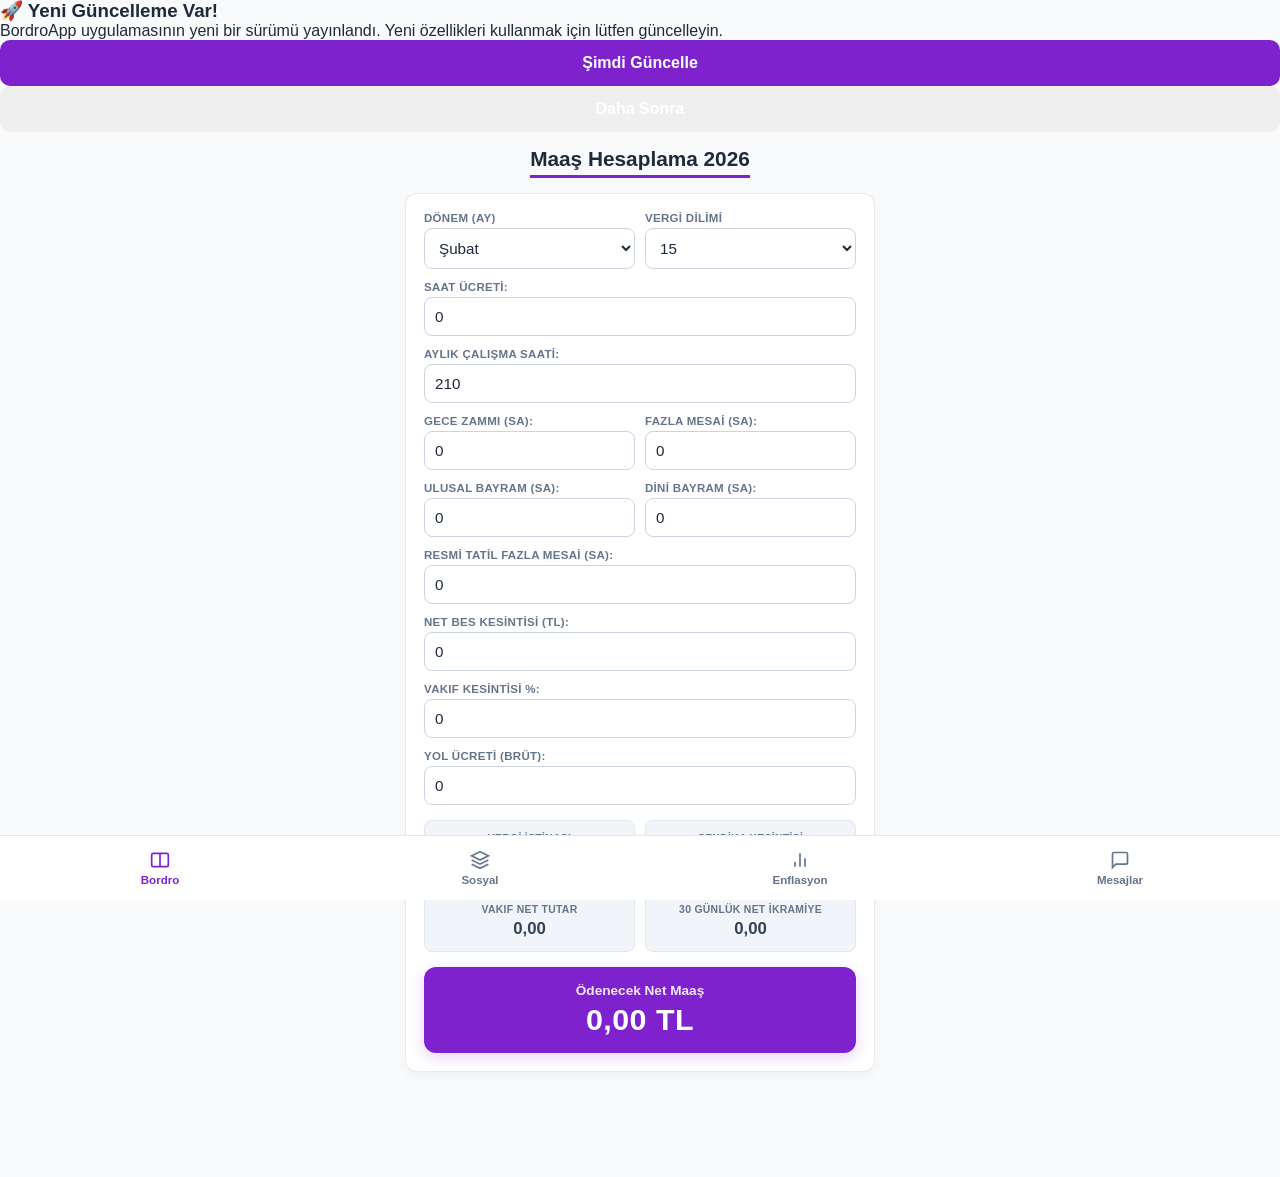
==== commit e8430339: "Update index.html" ====
--- a/app/src/main/assets/index.html
+++ b/app/src/main/assets/index.html
@@ -8,10 +8,22 @@
 </head>
 <body>
 
+    <!-- GÜNCELLEME UYARI PENCERESİ (MODAL) -->
+    <div id="update-modal" class="update-modal-overlay hidden">
+        <div class="update-modal-content">
+            <h3>🚀 Yeni Güncelleme Var!</h3>
+            <p>BordroApp uygulamasının yeni bir sürümü yayınlandı. Yeni özellikleri kullanmak için lütfen güncelleyin.</p>
+            <div class="update-modal-buttons">
+                <button class="btn btn-purple" onclick="redirectToUpdate()">Şimdi Güncelle</button>
+                <button class="btn btn-secondary" onclick="closeUpdateModal()">Daha Sonra</button>
+            </div>
+        </div>
+    </div>
+
     <!-- ANA İÇERİK ALANI -->
     <main class="app-content">
 
-        <!-- SEKME 1: MAAŞ HESAPLAMA (BİREBİR EKRAN GÖRÜNTÜSÜ KLONU) -->
+        <!-- SEKME 1: MAAŞ HESAPLAMA -->
         <section id="tab-salary" class="tab-panel active">
             <header class="app-header-title">
                 <h1>Maaş Hesaplama 2026</h1>
@@ -100,7 +112,6 @@
                     <input type="number" id="transport-gross" value="0" oninput="calculateBordro()">
                 </div>
 
-                <!-- ALTTTAKİ DÖRT GÖSTERGE KUTUSU (GÖRSEL KLON) -->
                 <div class="indicator-grid">
                     <div class="ind-box">
                         <span class="ind-title">VERGİ İSTİNASI</span>
@@ -120,7 +131,6 @@
                     </div>
                 </div>
 
-                <!-- BÜYÜK MOR BANNER HAKEDİŞ BUTONU -->
                 <div class="purple-net-banner">
                     <span class="banner-title">Ödenecek Net Maaş</span>
                     <span class="banner-value" id="res-net-salary">0,00 TL</span>
@@ -128,7 +138,7 @@
             </div>
         </section>
 
-        <!-- SEKME 2: SOSYAL HAKLAR DUYURU VE KILAVUZU -->
+        <!-- SEKME 2: SOSYAL HAKLAR -->
         <section id="tab-benefits" class="tab-panel">
             <header class="app-header-title">
                 <h1>Sosyal Haklar Rehberi</h1>
@@ -230,7 +240,6 @@
 
                 <h3 style="margin-top: 20px; font-size: 0.95rem; color: #475569; border-bottom: 1px solid #e2e8f0; padding-bottom: 4px;">Gönderilen Mesajlar</h3>
                 <div class="message-history-list" id="message-list">
-                    <!-- Mesajlar buraya eklenecek -->
                     <p class="no-messages" id="no-msg-text">Henüz gönderilmiş mesaj yok.</p>
                 </div>
             </div>
--- a/app/src/main/assets/style.css
+++ b/app/src/main/assets/style.css
@@ -1,128 +1,291 @@
 :root {
-    --bg-gradient: linear-gradient(135deg, #0f172a 0%, #1e1b4b 100%);
-    --card-bg: rgba(30, 41, 59, 0.7);
-    --border-color: rgba(255, 255, 255, 0.1);
-    --text-main: #f8fafc;
-    --text-muted: #94a3b8;
-    --primary: #6366f1;
-    --primary-hover: #4f46e5;
-    --success: #10b981;
-    --warning: #f59e0b;
-    --danger: #ef4444;
-    --text-success: #34d399;
-    --text-danger: #f87171;
+    --purple-primary: #7e22ce;
+    --purple-hover: #6b21a8;
+    --purple-light: rgba(126, 34, 206, 0.08);
+    --border-color: #cbd5e1;
+    --bg-main: #f8fafc;
+    --card-bg: #ffffff;
+    --text-main: #1e293b;
+    --text-muted: #64748b;
 }
 
 * {
     box-sizing: border-box;
     margin: 0; padding: 0;
-    font-family: -apple-system, BlinkMacSystemFont, sans-serif;
+    font-family: -apple-system, BlinkMacSystemFont, "Segoe UI", sans-serif;
     -webkit-tap-highlight-color: transparent;
 }
 
 body {
-    background: var(--bg-gradient);
+    background-color: var(--bg-main);
     color: var(--text-main);
     min-height: 100vh;
     display: flex;
     flex-direction: column;
     padding-bottom: 75px;
-    overflow-x: hidden;
-}
-
-.app-header {
-    background: rgba(15, 23, 42, 0.6);
-    backdrop-filter: blur(10px);
-    border-bottom: 1px solid var(--border-color);
-    padding: 15px 20px;
-    display: flex;
-    justify-content: space-between;
-    align-items: center;
-    position: sticky; top: 0; z-index: 100;
-}
-
-.header-logo { display: flex; align-items: center; gap: 8px; }
-.icon-logo { width: 24px; height: 24px; color: var(--primary); }
-.header-logo h1 { font-size: 1.1rem; font-weight: 700; }
-.header-logo .year { color: var(--primary); }
-.status-badge { font-size: 0.7rem; background: rgba(16, 185, 129, 0.2); color: var(--text-success); padding: 4px 8px; border-radius: 12px; border: 1px solid rgba(16, 185, 129, 0.3); }
-
-.app-content { flex: 1; padding: 15px; max-width: 650px; margin: 0 auto; width: 100%; }
-
-.tab-panel { display: none; animation: fadeIn 0.3s ease-in-out; }
-.tab-panel.active { display: block; }
-@keyframes fadeIn { from { opacity: 0; transform: translateY(10px); } to { opacity: 1; transform: translateY(0); } }
+}
+
+.app-header-title {
+    text-align: center;
+    margin-bottom: 15px;
+}
+
+.app-header-title h1 {
+    font-size: 1.3rem;
+    font-weight: 700;
+    color: var(--text-main);
+    border-bottom: 3px solid var(--purple-primary);
+    display: inline-block;
+    padding-bottom: 4px;
+}
+
+.app-content {
+    flex: 1;
+    padding: 15px;
+    max-width: 500px;
+    margin: 0 auto;
+    width: 100%;
+}
+
+.tab-panel {
+    display: none;
+    animation: fadeIn 0.2s ease-in-out;
+}
+
+.tab-panel.active {
+    display: block;
+}
+
+@keyframes fadeIn {
+    from { opacity: 0; } to { opacity: 1; }
+}
 
 .card {
     background: var(--card-bg);
-    backdrop-filter: blur(12px);
+    border: 1px solid rgba(0, 0, 0, 0.08);
+    border-radius: 12px;
+    padding: 18px;
+    margin-bottom: 15px;
+    box-shadow: 0 4px 12px rgba(0, 0, 0, 0.04);
+}
+
+.form-group {
+    margin-bottom: 12px;
+}
+
+.form-group.row {
+    display: flex;
+    gap: 10px;
+}
+
+.form-group .col {
+    flex: 1;
+}
+
+label {
+    display: block;
+    font-size: 0.72rem;
+    color: var(--text-muted);
+    margin-bottom: 4px;
+    font-weight: 700;
+    letter-spacing: 0.3px;
+    text-transform: uppercase;
+}
+
+input, select, textarea {
+    width: 100%;
+    background: #ffffff;
     border: 1px solid var(--border-color);
-    border-radius: 16px;
-    padding: 20px;
+    color: var(--text-main);
+    padding: 10px;
+    border-radius: 8px;
+    font-size: 0.95rem;
+    font-weight: 500;
+}
+
+input:focus, select:focus, textarea:focus {
+    outline: none;
+    border-color: var(--purple-primary);
+}
+
+.btn {
+    width: 100%;
+    border: none;
+    padding: 14px;
+    border-radius: 10px;
+    font-size: 1rem;
+    font-weight: 700;
+    color: #fff;
+    cursor: pointer;
+    text-align: center;
+}
+
+.btn-purple {
+    background: var(--purple-primary);
+}
+
+.btn-purple:active {
+    background: var(--purple-hover);
+}
+
+/* GÖSTERGE KUTULARI (KLON) */
+.indicator-grid {
+    display: grid;
+    grid-template-columns: 1fr 1fr;
+    gap: 10px;
+    margin-top: 15px;
     margin-bottom: 15px;
-    box-shadow: 0 4px 30px rgba(0, 0, 0, 0.3);
-}
-
-.card-header h2 { font-size: 1.2rem; font-weight: 600; margin-bottom: 4px; }
-.subtitle { font-size: 0.8rem; color: var(--text-muted); margin-bottom: 15px; }
-.form-section-title { font-size: 0.9rem; color: var(--primary); margin: 15px 0 10px 0; font-weight: 600; border-bottom: 1px solid rgba(255, 255, 255, 0.05); padding-bottom: 4px; }
-
-.form-group { margin-bottom: 15px; }
-.form-group.row { display: flex; gap: 10px; }
-.form-group .col { flex: 1; }
-label { display: block; font-size: 0.8rem; color: var(--text-muted); margin-bottom: 6px; }
-input, select { width: 100%; background: rgba(15, 23, 42, 0.6); border: 1px solid var(--border-color); color: var(--text-main); padding: 12px; border-radius: 10px; font-size: 0.95rem; }
-
-.button-group-row { display: flex; gap: 10px; margin-top: 10px; }
-.btn { flex: 1; border: none; padding: 14px; border-radius: 10px; font-size: 0.95rem; font-weight: 600; color: #fff; cursor: pointer; text-align: center; }
-.btn-primary { background: var(--primary); }
-.btn-secondary { background: #475569; }
-.btn-success { background: var(--success); }
-.btn-warning { background: var(--warning); }
-
-.results-card { border-left: 4px solid var(--primary); }
-.results-card h3 { font-size: 1rem; margin-bottom: 12px; color: var(--text-muted); }
-.results-grid { display: flex; flex-direction: column; gap: 10px; }
-.result-item { display: flex; justify-content: space-between; padding: 8px 0; border-bottom: 1px solid rgba(255, 255, 255, 0.05); font-size: 0.9rem; }
-.result-item span { color: var(--text-muted); }
-.result-item strong { font-weight: 600; }
-
-.result-item.highlight { background: rgba(99, 102, 241, 0.15); border-radius: 8px; padding: 10px; border-bottom: none; }
-.result-item.highlight strong { color: #a5b4fc; font-size: 1.15rem; }
-.result-item.highlight-brut { background: rgba(255, 255, 255, 0.05); border-radius: 8px; padding: 10px; border-bottom: none; }
-.result-item.highlight-tax { border-left: 3px solid var(--danger); padding-left: 8px; }
-.result-item.highlight-employer { background: rgba(245, 158, 11, 0.1); border-radius: 8px; padding: 10px; border-bottom: none; }
-.result-item.highlight-employer strong { color: #fcd34d; }
-.result-item.highlight-success { background: rgba(16, 185, 129, 0.1); border-radius: 8px; padding: 10px; border-bottom: none; }
-.result-item.highlight-success strong { color: #6ee7b7; font-size: 1.1rem; }
-.result-item.highlight-warning { background: rgba(245, 158, 11, 0.15); border-radius: 8px; padding: 10px; border-bottom: none; }
-.result-item.highlight-warning strong { color: #fcd34d; font-size: 1.15rem; }
-.result-item.success span:last-child { color: var(--text-success); }
-.result-item.danger strong { color: var(--text-danger); font-size: 1.1rem; }
-
-/* ENFLASYON VERİ TABLOSU */
-.inflation-data-table { display: flex; flex-direction: column; gap: 8px; margin-top: 10px; }
-.inf-row { display: flex; justify-content: space-between; padding: 8px 10px; background: rgba(15, 23, 42, 0.4); border-radius: 8px; font-size: 0.9rem; }
-.inf-row.highlight-warning { background: rgba(245, 158, 11, 0.15); border: 1px solid rgba(245, 158, 11, 0.3); }
-.inf-row.highlight-warning strong { color: #fcd34d; }
-
-.overflow-scroll-table { overflow-x: auto; }
-.yearly-table { width: 100%; border-collapse: collapse; margin-top: 10px; font-size: 0.8rem; text-align: left; min-width: 550px; }
-.yearly-table th, .yearly-table td { padding: 10px 8px; border-bottom: 1px solid rgba(255, 255, 255, 0.05); }
-.yearly-table th { color: var(--text-muted); font-weight: 600; }
-
-.chat-card { display: flex; flex-direction: column; height: 380px; }
-.chat-area { flex: 1; overflow-y: auto; background: rgba(15, 23, 42, 0.4); border: 1px solid var(--border-color); border-radius: 10px; padding: 10px; margin-bottom: 10px; display: flex; flex-direction: column; gap: 10px; }
-.chat-bubble { padding: 10px 14px; border-radius: 12px; max-width: 85%; font-size: 0.85rem; }
-.chat-bubble.system { background: rgba(99, 102, 241, 0.15); border-left: 3px solid var(--primary); color: var(--text-main); align-self: flex-start; }
-.chat-bubble.user { background: var(--primary); color: #fff; align-self: flex-end; border-bottom-right-radius: 2px; }
-.chat-bubble.ik-reply { background: #334155; color: var(--text-main); align-self: flex-start; border-bottom-left-radius: 2px; border-left: 3px solid var(--success); }
-.chat-input-row { display: flex; gap: 8px; }
-.chat-input-row input { flex: 1; }
-.btn-send { width: auto; padding: 0 20px; }
-
-.bottom-nav { position: fixed; bottom: 0; left: 0; width: 100%; background: rgba(15, 23, 42, 0.9); backdrop-filter: blur(15px); border-top: 1px solid var(--border-color); display: flex; height: 65px; z-index: 100; }
-.nav-item { flex: 1; background: none; border: none; color: var(--text-muted); display: flex; flex-direction: column; align-items: center; justify-content: center; gap: 4px; }
-.nav-icon { width: 20px; height: 20px; }
-.nav-item span { font-size: 0.75rem; }
-.nav-item.active { color: var(--primary); }+}
+
+.ind-box {
+    background: #f1f5f9;
+    border: 1px solid #e2e8f0;
+    border-radius: 8px;
+    padding: 12px;
+    text-align: center;
+    display: flex;
+    flex-direction: column;
+    justify-content: center;
+}
+
+.ind-title {
+    font-size: 0.65rem;
+    color: var(--text-muted);
+    font-weight: 700;
+    margin-bottom: 4px;
+    letter-spacing: 0.3px;
+}
+
+.ind-value {
+    font-size: 1.05rem;
+    color: #334155;
+    font-weight: 700;
+}
+
+/* BÜYÜK MOR NET MAAŞ BANNER BUTONU (KLON) */
+.purple-net-banner {
+    background: var(--purple-primary);
+    border-radius: 12px;
+    padding: 16px;
+    text-align: center;
+    color: #ffffff;
+    box-shadow: 0 4px 15px rgba(126, 34, 206, 0.2);
+}
+
+.banner-title {
+    display: block;
+    font-size: 0.85rem;
+    font-weight: 600;
+    margin-bottom: 4px;
+    opacity: 0.9;
+}
+
+.banner-value {
+    font-size: 1.9rem;
+    font-weight: 800;
+    letter-spacing: 0.5px;
+}
+
+/* KARŞILAŞTIRMA TABLOLARI */
+.comparison-table {
+    display: flex;
+    flex-direction: column;
+    gap: 8px;
+    margin-top: 8px;
+}
+
+.comp-row {
+    display: flex;
+    justify-content: space-between;
+    padding: 8px 10px;
+    background: #f8fafc;
+    border-radius: 6px;
+    font-size: 0.85rem;
+    border: 1px solid #f1f5f9;
+}
+
+.comp-row.highlight-purple {
+    background: var(--purple-light);
+    border-color: rgba(126, 34, 206, 0.2);
+}
+
+.comp-row.highlight-purple strong {
+    color: var(--purple-primary);
+}
+
+.desc-text {
+    font-size: 0.78rem;
+    color: var(--text-muted);
+    margin-top: 8px;
+    line-height: 1.4;
+}
+
+/* SOHBET / MESAJLAŞMA */
+.message-history-list {
+    background: #f8fafc;
+    border: 1px solid #e2e8f0;
+    border-radius: 8px;
+    padding: 10px;
+    max-height: 160px;
+    overflow-y: auto;
+    margin-top: 10px;
+}
+
+.no-messages {
+    font-size: 0.8rem;
+    color: var(--text-muted);
+    text-align: center;
+    padding: 15px 0;
+}
+
+.single-message-node {
+    background: #ffffff;
+    border: 1px solid #e2e8f0;
+    border-radius: 6px;
+    padding: 8px 10px;
+    font-size: 0.8rem;
+    margin-bottom: 8px;
+    word-break: break-all;
+}
+
+.single-message-node strong {
+    color: var(--purple-primary);
+}
+
+/* SABİT ALT MENÜ */
+.bottom-nav {
+    position: fixed;
+    bottom: 0; left: 0;
+    width: 100%;
+    background: #ffffff;
+    border-top: 1px solid #e2e8f0;
+    display: flex;
+    height: 65px;
+    z-index: 100;
+}
+
+.nav-item {
+    flex: 1;
+    background: none;
+    border: none;
+    color: var(--text-muted);
+    display: flex;
+    flex-direction: column;
+    align-items: center;
+    justify-content: center;
+    gap: 4px;
+}
+
+.nav-icon {
+    width: 20px;
+    height: 20px;
+}
+
+.nav-item span {
+    font-size: 0.72rem;
+    font-weight: 600;
+}
+
+.nav-item.active {
+    color: var(--purple-primary);
+}
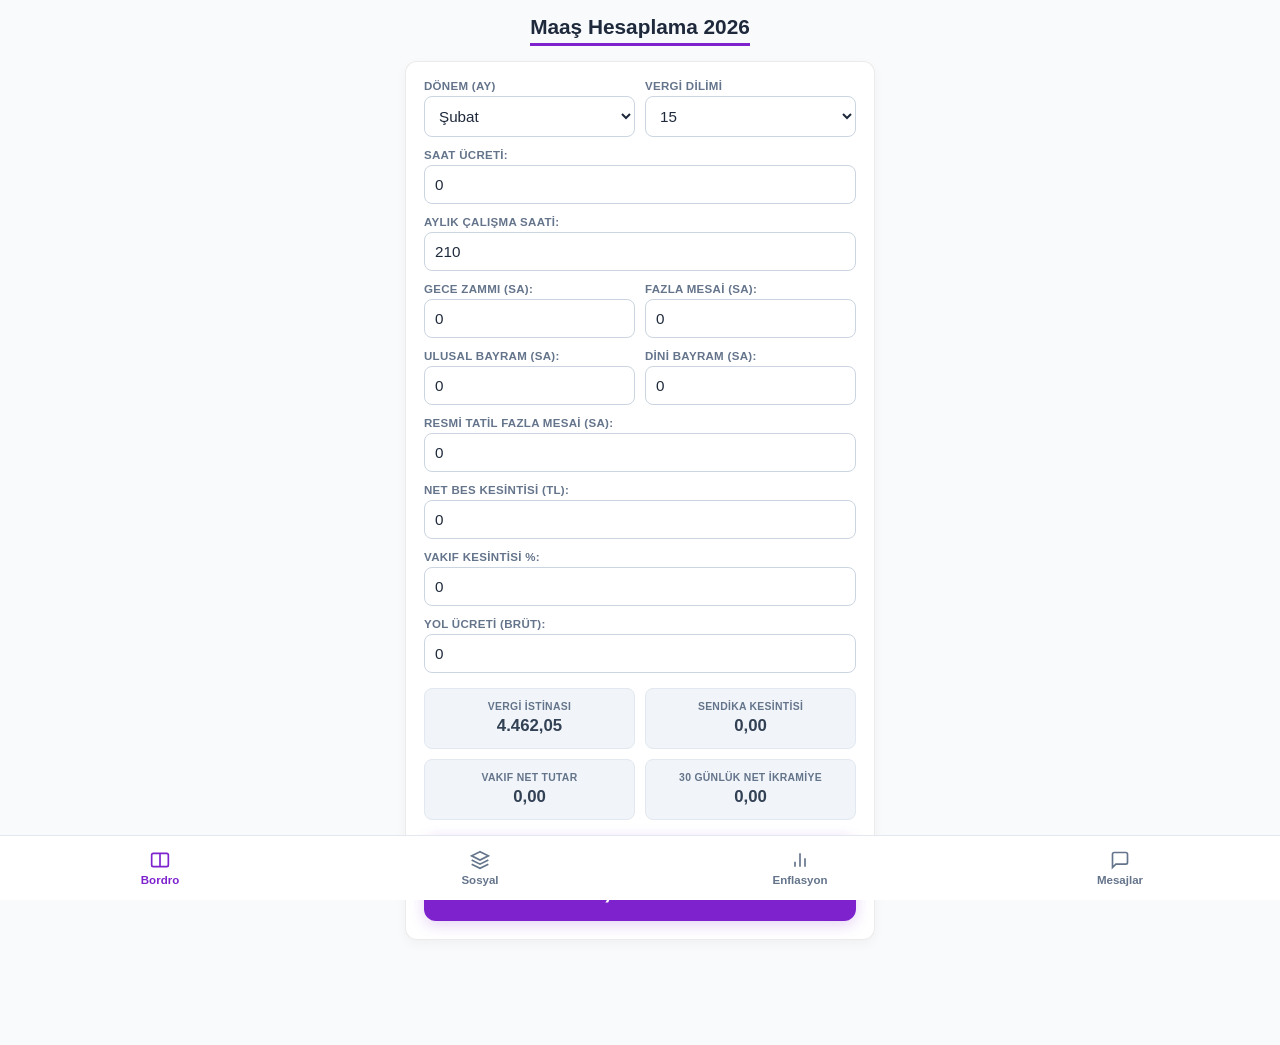
==== commit 431f7dca: "Update index.html" ====
--- a/app/src/main/assets/index.html
+++ b/app/src/main/assets/index.html
@@ -8,22 +8,10 @@
 </head>
 <body>
 
-    <!-- GÜNCELLEME UYARI PENCERESİ (MODAL) -->
-    <div id="update-modal" class="update-modal-overlay hidden">
-        <div class="update-modal-content">
-            <h3>🚀 Yeni Güncelleme Var!</h3>
-            <p>BordroApp uygulamasının yeni bir sürümü yayınlandı. Yeni özellikleri kullanmak için lütfen güncelleyin.</p>
-            <div class="update-modal-buttons">
-                <button class="btn btn-purple" onclick="redirectToUpdate()">Şimdi Güncelle</button>
-                <button class="btn btn-secondary" onclick="closeUpdateModal()">Daha Sonra</button>
-            </div>
-        </div>
-    </div>
-
     <!-- ANA İÇERİK ALANI -->
     <main class="app-content">
 
-        <!-- SEKME 1: MAAŞ HESAPLAMA -->
+        <!-- SEKME 1: MAAŞ HESAPLAMA (BİREBİR EKRAN GÖRÜNTÜSÜ KLONU) -->
         <section id="tab-salary" class="tab-panel active">
             <header class="app-header-title">
                 <h1>Maaş Hesaplama 2026</h1>
@@ -33,7 +21,7 @@
                 <div class="form-group row">
                     <div class="col">
                         <label>DÖNEM (AY)</label>
-                        <select id="calc-month" onchange="updateExemptionAndCalculate()">
+                        <select id="calc-month" onchange="autoSetCumulativeAndCalculate()">
                             <option value="1">Ocak</option>
                             <option value="2" selected>Şubat</option>
                             <option value="3">Mart</option>
@@ -50,12 +38,10 @@
                     </div>
                     <div class="col">
                         <label>VERGİ DİLİMİ</label>
-                        <select id="tax-bracket" onchange="updateExemptionAndCalculate()">
+                        <select id="tax-bracket" onchange="calculateBordro()">
                             <option value="15" selected>15</option>
                             <option value="20">20</option>
                             <option value="27">27</option>
-                            <option value="35">35</option>
-                            <option value="40">40</option>
                         </select>
                     </div>
                 </div>
@@ -112,10 +98,11 @@
                     <input type="number" id="transport-gross" value="0" oninput="calculateBordro()">
                 </div>
 
+                <!-- GÖSTERGE KUTULARI -->
                 <div class="indicator-grid">
                     <div class="ind-box">
                         <span class="ind-title">VERGİ İSTİNASI</span>
-                        <strong class="ind-value" id="ind-exemption">4.462,03</strong>
+                        <strong class="ind-value" id="ind-exemption">2.805,26</strong>
                     </div>
                     <div class="ind-box">
                         <span class="ind-title">SENDİKA KESİNTİSİ</span>
@@ -131,6 +118,7 @@
                     </div>
                 </div>
 
+                <!-- BÜYÜK MOR BANNER -->
                 <div class="purple-net-banner">
                     <span class="banner-title">Ödenecek Net Maaş</span>
                     <span class="banner-value" id="res-net-salary">0,00 TL</span>
@@ -138,28 +126,28 @@
             </div>
         </section>
 
-        <!-- SEKME 2: SOSYAL HAKLAR -->
+        <!-- SEKME 2: SOSYAL HAKLAR GÖRÜNÜMÜ -->
         <section id="tab-benefits" class="tab-panel">
             <header class="app-header-title">
-                <h1>Sosyal Haklar Rehberi</h1>
-            </header>
-
-            <div class="card info-card">
-                <h3>Yemek Yardımı (Günlük)</h3>
-                <div class="comparison-table">
-                    <div class="comp-row"><span>2025 Yılı</span><strong>187,00 TL</strong></div>
-                    <div class="comp-row highlight-purple"><span>2026 Yılı (Resmi Sınır)</span><strong>330,00 TL</strong></div>
-                </div>
-                <p class="desc-text">Ayni (yemek kartı) olarak sağlanan yemek yardımlarında vergi muafiyet sınırı günlük 330 TL'dir. 7577 Sayılı Kanun kapsamında nakdi ödemelerde de SGK muafiyeti 300 TL'ye yükseltilmiştir.</p>
+                <h1>Sosyal Haklar Kılavuzu</h1>
+            </header>
+
+            <div class="card info-card">
+                <h3>Yemek Yardımı (Aylık/Günlük)</h3>
+                <div class="comparison-table">
+                    <div class="comp-row"><span>2025 Yılı İstisnası</span><strong>187,00 TL</strong></div>
+                    <div class="comp-row highlight-purple"><span>2026 Yılı İstisnası</span><strong>330,00 TL</strong></div>
+                </div>
+                <p class="desc-text">2026 yılı ayni yemek yardımı (yemek kartı) günlük gelir vergisi istisna sınırı 330 TL'dir. Nakit ödemelerde de SGK muafiyeti 300 TL'ye sabitlenmiştir.</p>
             </div>
 
             <div class="card info-card">
                 <h3>Yol / Ulaşım Yardımı (Günlük)</h3>
                 <div class="comparison-table">
-                    <div class="comp-row"><span>2025 Yılı</span><strong>88,00 TL</strong></div>
-                    <div class="comp-row highlight-purple"><span>2026 Yılı (Ayni Sınır)</span><strong>158,00 TL</strong></div>
-                </div>
-                <p class="desc-text">İşveren tarafından sağlanan toplu taşıma kartı veya servis yardımları günlük 158 TL'ye kadar gelir vergisinden tamamen istisnadır.</p>
+                    <div class="comp-row"><span>2025 Yılı İstisnası</span><strong>88,00 TL</strong></div>
+                    <div class="comp-row highlight-purple"><span>2026 Yılı İstisnası</span><strong>158,00 TL</strong></div>
+                </div>
+                <p class="desc-text">İşveren tarafından sağlanan toplu taşıma kartı veya servis yardımları günlük 158 TL'ye kadar gelir vergisinden istisnadır.</p>
             </div>
 
             <div class="card info-card">
@@ -168,16 +156,16 @@
                     <div class="comp-row"><span>2025 Yılı (SGK İstisnası)</span><strong>2.000,25 TL</strong></div>
                     <div class="comp-row highlight-purple"><span>2026 Yılı (SGK İstisnası)</span><strong>3.303,00 TL</strong></div>
                 </div>
-                <p class="desc-text">Çalışmayan eş için ödenen aile yardımlarında, asgari ücretin %10'u kadarlık kısım (3.303,00 TL) SGK prim kesintisinden muaf tutulmaktadır.</p>
-            </div>
-
-            <div class="card info-card">
-                <h3>Çocuk Yardımı (Çocuk Başı/Aylık)</h3>
+                <p class="desc-text">Eşi çalışmayan personele ödenen aile yardımlarında, asgari ücretin %10'u kadarlık kısım (3.303,00 TL) SGK prim kesintisinden muaftır.</p>
+            </div>
+
+            <div class="card info-card">
+                <h3>Çocuk Yardımı (Aylık)</h3>
                 <div class="comparison-table">
                     <div class="comp-row"><span>2025 Yılı (SGK İstisnası)</span><strong>400,05 TL</strong></div>
                     <div class="comp-row highlight-purple"><span>2026 Yılı (SGK İstisnası)</span><strong>660,60 TL</strong></div>
                 </div>
-                <p class="desc-text">En fazla iki çocukla sınırlı olmak üzere çocuk başına asgari ücretin %2'si oranında (660,60 TL) SGK istisnası uygulanır. Vergi muafiyeti ise 0-6 yaş için aylık 693,94 TL'dir.</p>
+                <p class="desc-text">En fazla iki çocukla sınırlı olmak üzere çocuk başına asgari ücretin %2'si oranında (660,60 TL) SGK istisnası uygulanır.</p>
             </div>
         </section>
 
@@ -200,7 +188,7 @@
             <div class="card">
                 <div class="card-header">
                     <h2>Saat Ücreti Zam Robotu</h2>
-                    <p class="subtitle">Mevcut saat ücretinizin kümülatif enflasyona göre değişimi</p>
+                    <p class="subtitle">Saat ücretinizin kümülatif enflasyona göre değişimi</p>
                 </div>
 
                 <div class="form-group">
@@ -224,7 +212,7 @@
         <!-- SEKME 4: MESAJLAR & E-POSTA -->
         <section id="tab-messages" class="tab-panel">
             <header class="app-header-title">
-                <h1>Mesaj Gönder</h1>
+                <h1>Geri Bildirim</h1>
             </header>
 
             <div class="card chat-card">
@@ -234,7 +222,7 @@
                 </div>
                 <div class="form-group">
                     <label>Mesajınız:</label>
-                    <textarea id="chat-textarea" rows="4" placeholder="Buraya mesajınızı yazın..."></textarea>
+                    <textarea id="chat-textarea" rows="4" placeholder="Mesajınızı buraya yazın..."></textarea>
                 </div>
                 <button class="btn btn-purple" onclick="sendMailAndRender()">Mesaj Gönder (E-Posta)</button>
 
--- a/app/src/main/assets/style.css
+++ b/app/src/main/assets/style.css
@@ -25,6 +25,51 @@
     padding-bottom: 75px;
 }
 
+/* GÜNCELLEME MODALI TASARIMI */
+.update-modal-overlay {
+    position: fixed;
+    top: 0; left: 0;
+    width: 100%; height: 100%;
+    background: rgba(15, 23, 42, 0.7);
+    backdrop-filter: blur(8px);
+    display: flex;
+    align-items: center;
+    justify-content: center;
+    z-index: 9999;
+    padding: 20px;
+    animation: fadeIn 0.3s ease;
+}
+
+.update-modal-content {
+    background: #ffffff;
+    border-radius: 16px;
+    padding: 24px;
+    max-width: 360px;
+    width: 100%;
+    text-align: center;
+    box-shadow: 0 10px 25px rgba(0, 0, 0, 0.15);
+}
+
+.update-modal-content h3 {
+    font-size: 1.25rem;
+    font-weight: 700;
+    color: var(--purple-primary);
+    margin-bottom: 10px;
+}
+
+.update-modal-content p {
+    font-size: 0.85rem;
+    color: var(--text-muted);
+    line-height: 1.5;
+    margin-bottom: 20px;
+}
+
+.update-modal-buttons {
+    display: flex;
+    flex-direction: column;
+    gap: 8px;
+}
+
 .app-header-title {
     text-align: center;
     margin-bottom: 15px;
@@ -128,7 +173,6 @@
     background: var(--purple-hover);
 }
 
-/* GÖSTERGE KUTULARI (KLON) */
 .indicator-grid {
     display: grid;
     grid-template-columns: 1fr 1fr;
@@ -162,7 +206,6 @@
     font-weight: 700;
 }
 
-/* BÜYÜK MOR NET MAAŞ BANNER BUTONU (KLON) */
 .purple-net-banner {
     background: var(--purple-primary);
     border-radius: 12px;
@@ -186,7 +229,6 @@
     letter-spacing: 0.5px;
 }
 
-/* KARŞILAŞTIRMA TABLOLARI */
 .comparison-table {
     display: flex;
     flex-direction: column;
@@ -220,7 +262,6 @@
     line-height: 1.4;
 }
 
-/* SOHBET / MESAJLAŞMA */
 .message-history-list {
     background: #f8fafc;
     border: 1px solid #e2e8f0;
@@ -252,7 +293,6 @@
     color: var(--purple-primary);
 }
 
-/* SABİT ALT MENÜ */
 .bottom-nav {
     position: fixed;
     bottom: 0; left: 0;
@@ -288,4 +328,8 @@
 
 .nav-item.active {
     color: var(--purple-primary);
+}
+
+.hidden {
+    display: none !important;
 }
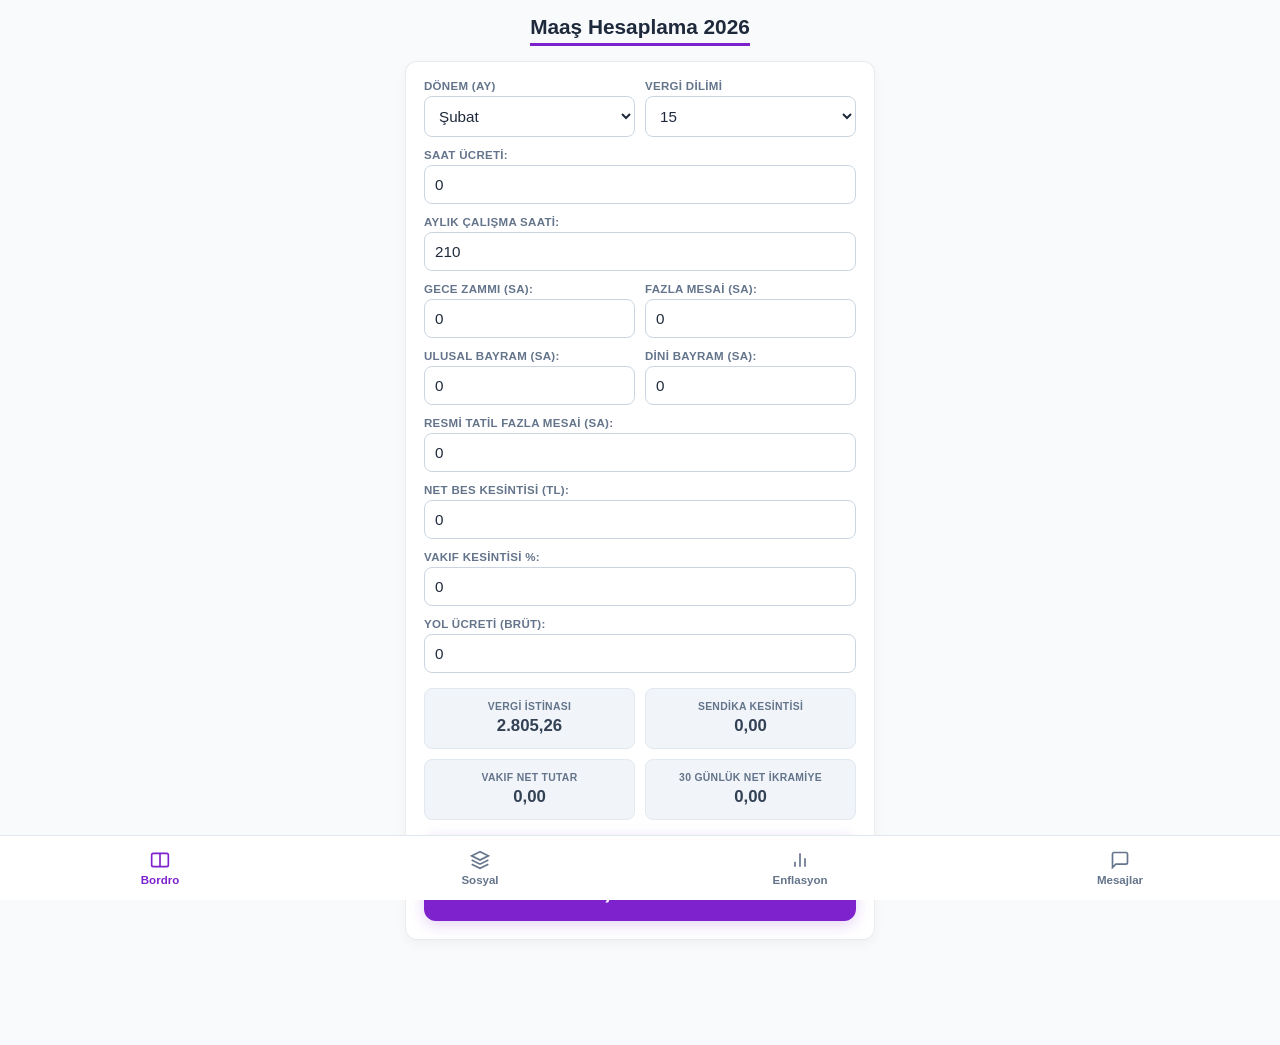
==== commit bb132c11: "Update index.html" ====
--- a/app/src/main/assets/index.html
+++ b/app/src/main/assets/index.html
@@ -11,7 +11,7 @@
     <!-- ANA İÇERİK ALANI -->
     <main class="app-content">
 
-        <!-- SEKME 1: MAAŞ HESAPLAMA (BİREBİR EKRAN GÖRÜNTÜSÜ KLONU) -->
+        <!-- SEKME 1: MAAŞ HESAPLAMA (GÖRSEL KLON) -->
         <section id="tab-salary" class="tab-panel active">
             <header class="app-header-title">
                 <h1>Maaş Hesaplama 2026</h1>
@@ -38,7 +38,7 @@
                     </div>
                     <div class="col">
                         <label>VERGİ DİLİMİ</label>
-                        <select id="tax-bracket" onchange="calculateBordro()">
+                        <select id="tax-bracket" onchange="updateExemptionAndCalculate()">
                             <option value="15" selected>15</option>
                             <option value="20">20</option>
                             <option value="27">27</option>
@@ -102,7 +102,7 @@
                 <div class="indicator-grid">
                     <div class="ind-box">
                         <span class="ind-title">VERGİ İSTİNASI</span>
-                        <strong class="ind-value" id="ind-exemption">2.805,26</strong>
+                        <strong class="ind-value" id="ind-exemption">4.462,03</strong>
                     </div>
                     <div class="ind-box">
                         <span class="ind-title">SENDİKA KESİNTİSİ</span>
@@ -126,46 +126,38 @@
             </div>
         </section>
 
-        <!-- SEKME 2: SOSYAL HAKLAR GÖRÜNÜMÜ -->
+        <!-- SEKME 2: SOSYAL HAKLAR (BİREBİR FOTOĞRAFTAKİ TABLO KLONU) -->
         <section id="tab-benefits" class="tab-panel">
             <header class="app-header-title">
-                <h1>Sosyal Haklar Kılavuzu</h1>
-            </header>
-
-            <div class="card info-card">
-                <h3>Yemek Yardımı (Aylık/Günlük)</h3>
-                <div class="comparison-table">
-                    <div class="comp-row"><span>2025 Yılı İstisnası</span><strong>187,00 TL</strong></div>
-                    <div class="comp-row highlight-purple"><span>2026 Yılı İstisnası</span><strong>330,00 TL</strong></div>
-                </div>
-                <p class="desc-text">2026 yılı ayni yemek yardımı (yemek kartı) günlük gelir vergisi istisna sınırı 330 TL'dir. Nakit ödemelerde de SGK muafiyeti 300 TL'ye sabitlenmiştir.</p>
-            </div>
-
-            <div class="card info-card">
-                <h3>Yol / Ulaşım Yardımı (Günlük)</h3>
-                <div class="comparison-table">
-                    <div class="comp-row"><span>2025 Yılı İstisnası</span><strong>88,00 TL</strong></div>
-                    <div class="comp-row highlight-purple"><span>2026 Yılı İstisnası</span><strong>158,00 TL</strong></div>
-                </div>
-                <p class="desc-text">İşveren tarafından sağlanan toplu taşıma kartı veya servis yardımları günlük 158 TL'ye kadar gelir vergisinden istisnadır.</p>
-            </div>
-
-            <div class="card info-card">
-                <h3>Aile Yardımı (Aylık)</h3>
-                <div class="comparison-table">
-                    <div class="comp-row"><span>2025 Yılı (SGK İstisnası)</span><strong>2.000,25 TL</strong></div>
-                    <div class="comp-row highlight-purple"><span>2026 Yılı (SGK İstisnası)</span><strong>3.303,00 TL</strong></div>
-                </div>
-                <p class="desc-text">Eşi çalışmayan personele ödenen aile yardımlarında, asgari ücretin %10'u kadarlık kısım (3.303,00 TL) SGK prim kesintisinden muaftır.</p>
-            </div>
-
-            <div class="card info-card">
-                <h3>Çocuk Yardımı (Aylık)</h3>
-                <div class="comparison-table">
-                    <div class="comp-row"><span>2025 Yılı (SGK İstisnası)</span><strong>400,05 TL</strong></div>
-                    <div class="comp-row highlight-purple"><span>2026 Yılı (SGK İstisnası)</span><strong>660,60 TL</strong></div>
-                </div>
-                <p class="desc-text">En fazla iki çocukla sınırlı olmak üzere çocuk başına asgari ücretin %2'si oranında (660,60 TL) SGK istisnası uygulanır.</p>
+                <h1>Sosyal Yardımlar</h1>
+            </header>
+
+            <div class="card table-card overflow-scroll-table">
+                <table class="social-table">
+                    <thead>
+                        <tr>
+                            <th>YARDIM ADI</th>
+                            <th>2025</th>
+                            <th>2026</th>
+                        </tr>
+                    </thead>
+                    <tbody>
+                        <tr><td>Servis Ücreti</td><td>1.559,30</td><td class="text-purple-bold">2.500</td></tr>
+                        <tr><td>Ram. Bayramı</td><td>7.507,76</td><td class="text-purple-bold">10.000</td></tr>
+                        <tr><td>Kur. Bayramı</td><td>7.507,76</td><td class="text-purple-bold">13.000</td></tr>
+                        <tr><td>Yakacak Yard.</td><td>11.550,40</td><td class="text-purple-bold">19.000</td></tr>
+                        <tr><td>Yıllık İzin</td><td>3.248,55</td><td class="text-purple-bold">5.000</td></tr>
+                        <tr><td>Ana-İlkokul</td><td>3.166,25</td><td class="text-purple-bold">5.000</td></tr>
+                        <tr><td>Ortaöğretim</td><td>3.788,53</td><td class="text-purple-bold">6.000</td></tr>
+                        <tr><td>Lise</td><td>6.385,93</td><td class="text-purple-bold">10.000</td></tr>
+                        <tr><td>Üniversite</td><td>10.536,85</td><td class="text-purple-bold">16.000</td></tr>
+                        <tr><td>Evlenme</td><td>4.200,00</td><td class="text-purple-bold">8.000</td></tr>
+                        <tr><td>Doğum</td><td>4.200,00</td><td class="text-purple-bold">8.000</td></tr>
+                        <tr><td>Ölüm (Kendi)</td><td>2.875,00</td><td class="text-purple-bold">10.000</td></tr>
+                        <tr><td>Ölüm (Yakın)</td><td>2.875,00</td><td class="text-purple-bold">5.000</td></tr>
+                        <tr><td>Gece Zammı</td><td>22,81</td><td class="text-purple-bold">30</td></tr>
+                    </tbody>
+                </table>
             </div>
         </section>
 
@@ -209,22 +201,18 @@
             </div>
         </section>
 
-        <!-- SEKME 4: MESAJLAR & E-POSTA -->
+        <!-- SEKME 4: LOCAL MESAJLAR -->
         <section id="tab-messages" class="tab-panel">
             <header class="app-header-title">
-                <h1>Geri Bildirim</h1>
+                <h1>Geri Bildirim / Notlar</h1>
             </header>
 
             <div class="card chat-card">
-                <div class="form-group">
-                    <label>E-Posta İletilecek Adres:</label>
-                    <input type="text" value="numan067@gmail.com" disabled style="background: #f1f5f9; color: #64748b;">
-                </div>
                 <div class="form-group">
                     <label>Mesajınız:</label>
                     <textarea id="chat-textarea" rows="4" placeholder="Mesajınızı buraya yazın..."></textarea>
                 </div>
-                <button class="btn btn-purple" onclick="sendMailAndRender()">Mesaj Gönder (E-Posta)</button>
+                <button class="btn btn-purple" onclick="sendMessageLocally()">Mesaj Gönder</button>
 
                 <h3 style="margin-top: 20px; font-size: 0.95rem; color: #475569; border-bottom: 1px solid #e2e8f0; padding-bottom: 4px;">Gönderilen Mesajlar</h3>
                 <div class="message-history-list" id="message-list">
--- a/app/src/main/assets/style.css
+++ b/app/src/main/assets/style.css
@@ -25,7 +25,7 @@
     padding-bottom: 75px;
 }
 
-/* GÜNCELLEME MODALI TASARIMI */
+/* GÜNCELLEME MODAL */
 .update-modal-overlay {
     position: fixed;
     top: 0; left: 0;
@@ -37,7 +37,6 @@
     justify-content: center;
     z-index: 9999;
     padding: 20px;
-    animation: fadeIn 0.3s ease;
 }
 
 .update-modal-content {
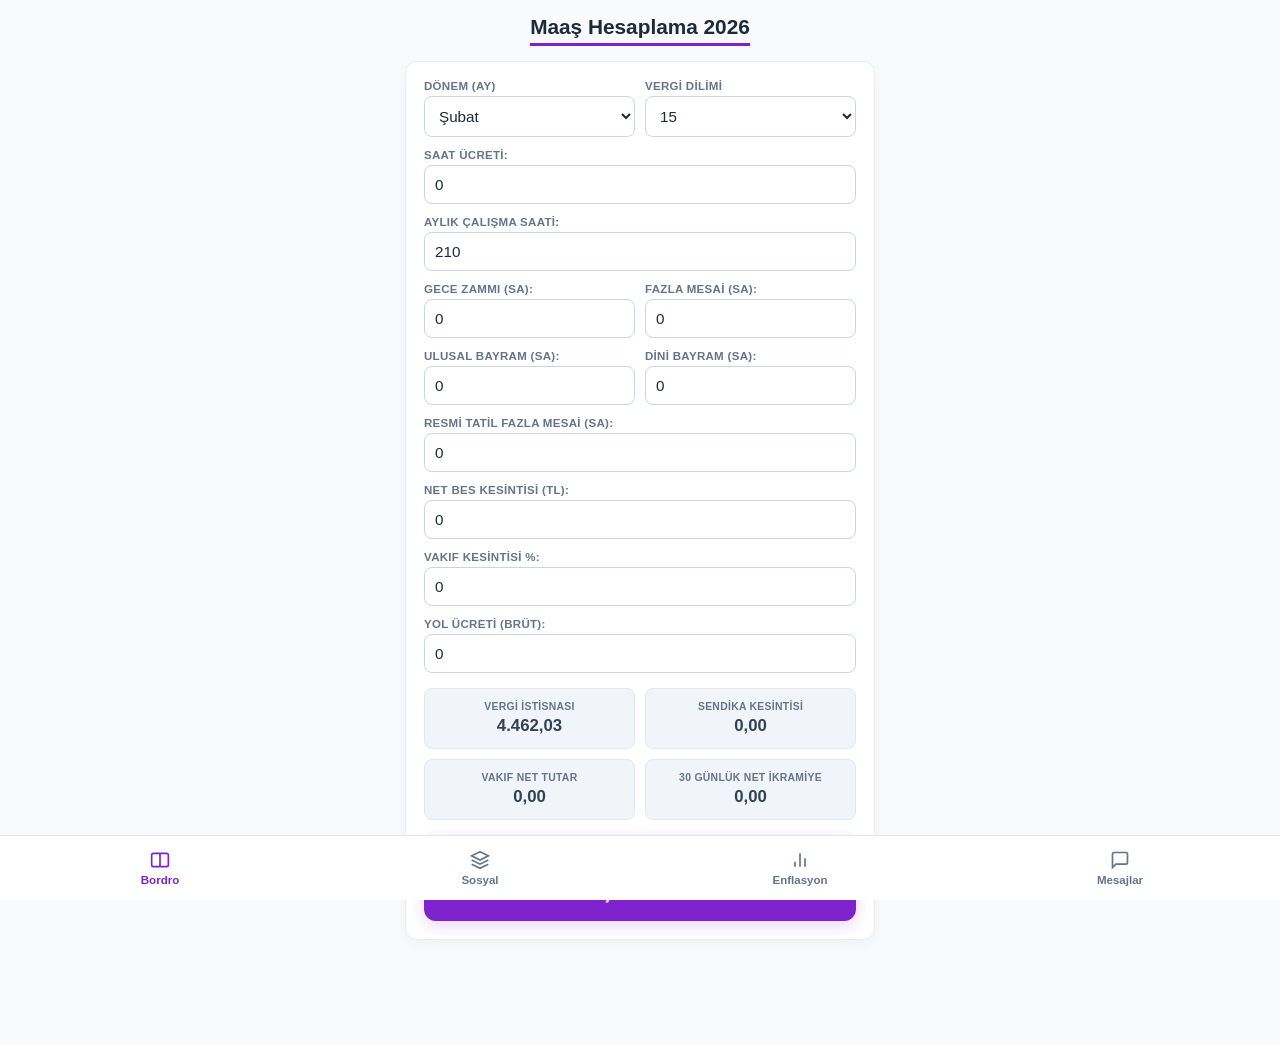
==== commit d8a2cade: "Make benefits and inflation data remotely editable without app updates" ====
--- a/app/src/main/assets/index.html
+++ b/app/src/main/assets/index.html
@@ -8,249 +8,110 @@
 </head>
 <body>
 
+    <!-- GÜNCELLEME UYARI PENCERESİ (MODAL) -->
+    <div id="update-modal" class="update-modal-overlay hidden">
+        <div class="update-modal-content">
+            <h3>🚀 Yeni Güncelleme Var!</h3>
+            <p>BordroApp uygulamasının yeni bir sürümü yayınlandı. Yeni özellikleri kullanmak için lütfen güncelleyin.</p>
+            <div class="update-modal-buttons">
+                <button class="btn btn-purple" onclick="redirectToUpdate()">Şimdi Güncelle</button>
+                <button class="btn btn-secondary" onclick="closeUpdateModal()">Daha Sonra</button>
+            </div>
+        </div>
+    </div>
+
     <!-- ANA İÇERİK ALANI -->
     <main class="app-content">
-
-        <!-- SEKME 1: MAAŞ HESAPLAMA (GÖRSEL KLON) -->
         <section id="tab-salary" class="tab-panel active">
-            <header class="app-header-title">
-                <h1>Maaş Hesaplama 2026</h1>
-            </header>
-
+            <header class="app-header-title"><h1>Maaş Hesaplama 2026</h1></header>
             <div class="card form-card">
                 <div class="form-group row">
                     <div class="col">
                         <label>DÖNEM (AY)</label>
                         <select id="calc-month" onchange="autoSetCumulativeAndCalculate()">
-                            <option value="1">Ocak</option>
-                            <option value="2" selected>Şubat</option>
-                            <option value="3">Mart</option>
-                            <option value="4">Nisan</option>
-                            <option value="5">Mayıs</option>
-                            <option value="6">Haziran</option>
-                            <option value="7">Temmuz</option>
-                            <option value="8">Ağustos</option>
-                            <option value="9">Eylül</option>
-                            <option value="10">Ekim</option>
-                            <option value="11">Kasım</option>
-                            <option value="12">Aralık</option>
+                            <option value="1">Ocak</option><option value="2" selected>Şubat</option>
+                            <option value="3">Mart</option><option value="4">Nisan</option>
+                            <option value="5">Mayıs</option><option value="6">Haziran</option>
+                            <option value="7">Temmuz</option><option value="8">Ağustos</option>
+                            <option value="9">Eylül</option><option value="10">Ekim</option>
+                            <option value="11">Kasım</option><option value="12">Aralık</option>
                         </select>
                     </div>
                     <div class="col">
                         <label>VERGİ DİLİMİ</label>
                         <select id="tax-bracket" onchange="updateExemptionAndCalculate()">
-                            <option value="15" selected>15</option>
-                            <option value="20">20</option>
-                            <option value="27">27</option>
+                            <option value="15" selected>15</option><option value="20">20</option><option value="27">27</option>
                         </select>
                     </div>
                 </div>
+                <div class="form-group"><label>Saat Ücreti:</label><input type="number" id="hourly-rate" value="0" oninput="calculateBordro()"></div>
+                <div class="form-group"><label>Aylık Çalışma Saati:</label><input type="number" id="monthly-hours" value="210" oninput="calculateBordro()"></div>
+                <div class="form-group row">
+                    <div class="col"><label>Gece Zammı (Sa):</label><input type="number" id="night-hours" value="0" oninput="calculateBordro()"></div>
+                    <div class="col"><label>Fazla Mesai (Sa):</label><input type="number" id="overtime-hours" value="0" oninput="calculateBordro()"></div>
+                </div>
+                <div class="form-group row">
+                    <div class="col"><label>Ulusal Bayram (Sa):</label><input type="number" id="national-holiday-hours" value="0" oninput="calculateBordro()"></div>
+                    <div class="col"><label>Dini Bayram (Sa):</label><input type="number" id="religious-holiday-hours" value="0" oninput="calculateBordro()"></div>
+                </div>
+                <div class="form-group"><label>Resmi Tatil Fazla Mesai (Sa):</label><input type="number" id="official-holiday-overtime" value="0" oninput="calculateBordro()"></div>
+                <div class="form-group"><label>Net BES Kesintisi (TL):</label><input type="number" id="bes-deduction" value="0" oninput="calculateBordro()"></div>
+                <div class="form-group"><label>Vakıf Kesintisi %:</label><input type="number" id="vakif-percent" value="0" oninput="calculateBordro()"></div>
+                <div class="form-group"><label>Yol Ücreti (Brüt):</label><input type="number" id="transport-gross" value="0" oninput="calculateBordro()"></div>
+                <div class="indicator-grid">
+                    <div class="ind-box"><span class="ind-title">VERGİ İSTİSNASI</span><strong class="ind-value" id="ind-exemption">4.462,03</strong></div>
+                    <div class="ind-box"><span class="ind-title">SENDİKA KESİNTİSİ</span><strong class="ind-value" id="ind-union">0,00</strong></div>
+                    <div class="ind-box"><span class="ind-title">VAKIF NET TUTAR</span><strong class="ind-value" id="ind-vakif">0,00</strong></div>
+                    <div class="ind-box"><span class="ind-title">30 GÜNLÜK NET İKRAMİYE</span><strong class="ind-value" id="ind-bonus">0,00</strong></div>
+                </div>
+                <div class="purple-net-banner"><span class="banner-title">Ödenecek Net Maaş</span><span class="banner-value" id="res-net-salary">0,00 TL</span></div>
+            </div>
+        </section>
 
-                <div class="form-group">
-                    <label>Saat Ücreti:</label>
-                    <input type="number" id="hourly-rate" value="0" oninput="calculateBordro()">
+        <section id="tab-benefits" class="tab-panel">
+            <div class="card table-card-premium">
+                <h2 class="social-header-title">SOSYAL YARDIMLAR</h2>
+                <div class="overflow-scroll-table">
+                    <table class="social-table-premium">
+                        <thead><tr><th>YARDIM ADI</th><th>2025</th><th>2026</th></tr></thead>
+                        <tbody></tbody>
+                    </table>
                 </div>
+                <button class="btn btn-purple btn-return-home" onclick="switchTab('salary', document.querySelector('.bottom-nav .nav-item'))">ANA SAYFAYA DÖN</button>
+            </div>
+        </section>
 
-                <div class="form-group">
-                    <label>Aylık Çalışma Saati:</label>
-                    <input type="number" id="monthly-hours" value="210" oninput="calculateBordro()">
-                </div>
-
-                <div class="form-group row">
-                    <div class="col">
-                        <label>Gece Zammı (Sa):</label>
-                        <input type="number" id="night-hours" value="0" oninput="calculateBordro()">
-                    </div>
-                    <div class="col">
-                        <label>Fazla Mesai (Sa):</label>
-                        <input type="number" id="overtime-hours" value="0" oninput="calculateBordro()">
-                    </div>
-                </div>
-
-                <div class="form-group row">
-                    <div class="col">
-                        <label>Ulusal Bayram (Sa):</label>
-                        <input type="number" id="national-holiday-hours" value="0" oninput="calculateBordro()">
-                    </div>
-                    <div class="col">
-                        <label>Dini Bayram (Sa):</label>
-                        <input type="number" id="religious-holiday-hours" value="0" oninput="calculateBordro()">
-                    </div>
-                </div>
-
-                <div class="form-group">
-                    <label>Resmi Tatil Fazla Mesai (Sa):</label>
-                    <input type="number" id="official-holiday-overtime" value="0" oninput="calculateBordro()">
-                </div>
-
-                <div class="form-group">
-                    <label>Net BES Kesintisi (TL):</label>
-                    <input type="number" id="bes-deduction" value="0" oninput="calculateBordro()">
-                </div>
-
-                <div class="form-group">
-                    <label>Vakıf Kesintisi %:</label>
-                    <input type="number" id="vakif-percent" value="0" oninput="calculateBordro()">
-                </div>
-
-                <div class="form-group">
-                    <label>Yol Ücreti (Brüt):</label>
-                    <input type="number" id="transport-gross" value="0" oninput="calculateBordro()">
-                </div>
-
-                <!-- GÖSTERGE KUTULARI -->
-                <div class="indicator-grid">
-                    <div class="ind-box">
-                        <span class="ind-title">VERGİ İSTİNASI</span>
-                        <strong class="ind-value" id="ind-exemption">4.462,03</strong>
-                    </div>
-                    <div class="ind-box">
-                        <span class="ind-title">SENDİKA KESİNTİSİ</span>
-                        <strong class="ind-value" id="ind-union">0,00</strong>
-                    </div>
-                    <div class="ind-box">
-                        <span class="ind-title">VAKIF NET TUTAR</span>
-                        <strong class="ind-value" id="ind-vakif">0,00</strong>
-                    </div>
-                    <div class="ind-box">
-                        <span class="ind-title">30 GÜNLÜK NET İKRAMİYE</span>
-                        <strong class="ind-value" id="ind-bonus">0,00</strong>
-                    </div>
-                </div>
-
-                <!-- BÜYÜK MOR BANNER -->
-                <div class="purple-net-banner">
-                    <span class="banner-title">Ödenecek Net Maaş</span>
-                    <span class="banner-value" id="res-net-salary">0,00 TL</span>
+        <section id="tab-inflation" class="tab-panel">
+            <header class="app-header-title"><h1 id="inflation-title">2026 Enflasyon Verileri</h1></header>
+            <div class="card"><div class="comparison-table"></div></div>
+            <div class="card">
+                <div class="card-header"><h2>Saat Ücreti Zam Robotu</h2><p class="subtitle">Saat ücretinizin kümülatif enflasyona göre değişimi</p></div>
+                <div class="form-group"><label>Mevcut Saat Ücretiniz (TL):</label><input type="number" id="hourly-rate-input" placeholder="Örn: 150" oninput="calculateHourlyInflation()"></div>
+                <div class="results-grid" style="margin-top: 15px;">
+                    <div class="result-item highlight-purple-light"><span>Yeni Zamlı Saat Ücretiniz:</span><strong id="res-new-hourly">0,00 TL</strong></div>
+                    <div class="result-item"><span>Saatlik Net Zam Artışı:</span><span id="res-hourly-diff" style="color: #7e22ce; font-weight: bold;">+ 0,00 TL</span></div>
                 </div>
             </div>
         </section>
 
-        <!-- SEKME 2: SOSYAL HAKLAR (BİREBİR FOTOĞRAFTAKİ TABLO KLONU) -->
-        <section id="tab-benefits" class="tab-panel">
-            <header class="app-header-title">
-                <h1>Sosyal Yardımlar</h1>
-            </header>
-
-            <div class="card table-card overflow-scroll-table">
-                <table class="social-table">
-                    <thead>
-                        <tr>
-                            <th>YARDIM ADI</th>
-                            <th>2025</th>
-                            <th>2026</th>
-                        </tr>
-                    </thead>
-                    <tbody>
-                        <tr><td>Servis Ücreti</td><td>1.559,30</td><td class="text-purple-bold">2.500</td></tr>
-                        <tr><td>Ram. Bayramı</td><td>7.507,76</td><td class="text-purple-bold">10.000</td></tr>
-                        <tr><td>Kur. Bayramı</td><td>7.507,76</td><td class="text-purple-bold">13.000</td></tr>
-                        <tr><td>Yakacak Yard.</td><td>11.550,40</td><td class="text-purple-bold">19.000</td></tr>
-                        <tr><td>Yıllık İzin</td><td>3.248,55</td><td class="text-purple-bold">5.000</td></tr>
-                        <tr><td>Ana-İlkokul</td><td>3.166,25</td><td class="text-purple-bold">5.000</td></tr>
-                        <tr><td>Ortaöğretim</td><td>3.788,53</td><td class="text-purple-bold">6.000</td></tr>
-                        <tr><td>Lise</td><td>6.385,93</td><td class="text-purple-bold">10.000</td></tr>
-                        <tr><td>Üniversite</td><td>10.536,85</td><td class="text-purple-bold">16.000</td></tr>
-                        <tr><td>Evlenme</td><td>4.200,00</td><td class="text-purple-bold">8.000</td></tr>
-                        <tr><td>Doğum</td><td>4.200,00</td><td class="text-purple-bold">8.000</td></tr>
-                        <tr><td>Ölüm (Kendi)</td><td>2.875,00</td><td class="text-purple-bold">10.000</td></tr>
-                        <tr><td>Ölüm (Yakın)</td><td>2.875,00</td><td class="text-purple-bold">5.000</td></tr>
-                        <tr><td>Gece Zammı</td><td>22,81</td><td class="text-purple-bold">30</td></tr>
-                    </tbody>
-                </table>
+        <section id="tab-messages" class="tab-panel">
+            <header class="app-header-title"><h1>Geri Bildirim / Notlar</h1></header>
+            <div class="card chat-card">
+                <div class="form-group"><label>Mesajınız:</label><textarea id="chat-textarea" rows="4" placeholder="Mesajınızı buraya yazın..."></textarea></div>
+                <button class="btn btn-purple" onclick="sendMessageLocally()">Mesaj Gönder</button>
+                <h3 style="margin-top: 20px; font-size: 0.95rem; color: #475569; border-bottom: 1px solid #e2e8f0; padding-bottom: 4px;">Gönderilen Mesajlar</h3>
+                <div class="message-history-list" id="message-list"><p class="no-messages" id="no-msg-text">Henüz gönderilmiş mesaj yok.</p></div>
             </div>
         </section>
-
-        <!-- SEKME 3: ENFLASYON HESAPLAYICI -->
-        <section id="tab-inflation" class="tab-panel">
-            <header class="app-header-title">
-                <h1>2026 Enflasyon Verileri</h1>
-            </header>
-
-            <div class="card">
-                <div class="comparison-table">
-                    <div class="comp-row"><span>Ocak 2026</span><strong>%4,84</strong></div>
-                    <div class="comp-row"><span>Şubat 2026</span><strong>%2,96</strong></div>
-                    <div class="comp-row"><span>Mart 2026</span><strong>%1,94</strong></div>
-                    <div class="comp-row"><span>Nisan 2026</span><strong>%4,18</strong></div>
-                    <div class="comp-row highlight-purple"><span>4 AYLIK TOPLAM</span><strong>%14,64</strong></div>
-                </div>
-            </div>
-
-            <div class="card">
-                <div class="card-header">
-                    <h2>Saat Ücreti Zam Robotu</h2>
-                    <p class="subtitle">Saat ücretinizin kümülatif enflasyona göre değişimi</p>
-                </div>
-
-                <div class="form-group">
-                    <label>Mevcut Saat Ücretiniz (TL):</label>
-                    <input type="number" id="hourly-rate-input" placeholder="Örn: 150" oninput="calculateHourlyInflation()">
-                </div>
-
-                <div class="results-grid" style="margin-top: 15px;">
-                    <div class="result-item highlight-purple-light">
-                        <span>Yeni Zamlı Saat Ücretiniz:</span>
-                        <strong id="res-new-hourly">0,00 TL</strong>
-                    </div>
-                    <div class="result-item">
-                        <span>Saatlik Net Zam Artışı:</span>
-                        <span id="res-hourly-diff" style="color: #7e22ce; font-weight: bold;">+ 0,00 TL</span>
-                    </div>
-                </div>
-            </div>
-        </section>
-
-        <!-- SEKME 4: LOCAL MESAJLAR -->
-        <section id="tab-messages" class="tab-panel">
-            <header class="app-header-title">
-                <h1>Geri Bildirim / Notlar</h1>
-            </header>
-
-            <div class="card chat-card">
-                <div class="form-group">
-                    <label>Mesajınız:</label>
-                    <textarea id="chat-textarea" rows="4" placeholder="Mesajınızı buraya yazın..."></textarea>
-                </div>
-                <button class="btn btn-purple" onclick="sendMessageLocally()">Mesaj Gönder</button>
-
-                <h3 style="margin-top: 20px; font-size: 0.95rem; color: #475569; border-bottom: 1px solid #e2e8f0; padding-bottom: 4px;">Gönderilen Mesajlar</h3>
-                <div class="message-history-list" id="message-list">
-                    <p class="no-messages" id="no-msg-text">Henüz gönderilmiş mesaj yok.</p>
-                </div>
-            </div>
-        </section>
-
     </main>
 
-    <!-- ALT NAVİGASYON BAR (SABİT) -->
     <nav class="bottom-nav">
-        <button class="nav-item active" onclick="switchTab('salary', this)">
-            <svg class="nav-icon" viewBox="0 0 24 24" fill="none" stroke="currentColor" stroke-width="2">
-                <rect x="2" y="4" width="20" height="16" rx="2"/><line x1="12" y1="4" x2="12" y2="20"/>
-            </svg>
-            <span>Bordro</span>
-        </button>
-        <button class="nav-item" onclick="switchTab('benefits', this)">
-            <svg class="nav-icon" viewBox="0 0 24 24" fill="none" stroke="currentColor" stroke-width="2">
-                <path d="M12 2L2 7l10 5 10-5-10-5zM2 17l10 5 10-5M2 12l10 5 10-5"/>
-            </svg>
-            <span>Sosyal</span>
-        </button>
-        <button class="nav-item" onclick="switchTab('inflation', this)">
-            <svg class="nav-icon" viewBox="0 0 24 24" fill="none" stroke="currentColor" stroke-width="2">
-                <line x1="18" y1="20" x2="18" y2="10"/><line x1="12" y1="20" x2="12" y2="4"/><line x1="6" y1="20" x2="6" y2="14"/>
-            </svg>
-            <span>Enflasyon</span>
-        </button>
-        <button class="nav-item" onclick="switchTab('messages', this)">
-            <svg class="nav-icon" viewBox="0 0 24 24" fill="none" stroke="currentColor" stroke-width="2">
-                <path d="M21 15a2 2 0 0 1-2 2H7l-4 4V5a2 2 0 0 1 2-2h14a2 2 0 0 1 2 2z"/>
-            </svg>
-            <span>Mesajlar</span>
-        </button>
+        <button class="nav-item active" onclick="switchTab('salary', this)"><svg class="nav-icon" viewBox="0 0 24 24" fill="none" stroke="currentColor" stroke-width="2"><rect x="2" y="4" width="20" height="16" rx="2"/><line x1="12" y1="4" x2="12" y2="20"/></svg><span>Bordro</span></button>
+        <button class="nav-item" onclick="switchTab('benefits', this)"><svg class="nav-icon" viewBox="0 0 24 24" fill="none" stroke="currentColor" stroke-width="2"><path d="M12 2L2 7l10 5 10-5-10-5zM2 17l10 5 10-5M2 12l10 5 10-5"/></svg><span>Sosyal</span></button>
+        <button class="nav-item" onclick="switchTab('inflation', this)"><svg class="nav-icon" viewBox="0 0 24 24" fill="none" stroke="currentColor" stroke-width="2"><line x1="18" y1="20" x2="18" y2="10"/><line x1="12" y1="20" x2="12" y2="4"/><line x1="6" y1="20" x2="6" y2="14"/></svg><span>Enflasyon</span></button>
+        <button class="nav-item" onclick="switchTab('messages', this)"><svg class="nav-icon" viewBox="0 0 24 24" fill="none" stroke="currentColor" stroke-width="2"><path d="M21 15a2 2 0 0 1-2 2H7l-4 4V5a2 2 0 0 1 2-2h14a2 2 0 0 1 2 2z"/></svg><span>Mesajlar</span></button>
     </nav>
 
     <script src="script.js"></script>
 </body>
-</html>+</html>
--- a/app/src/main/assets/style.css
+++ b/app/src/main/assets/style.css
@@ -25,7 +25,7 @@
     padding-bottom: 75px;
 }
 
-/* GÜNCELLEME MODAL */
+/* GÜNCELLEME MODALI TASARIMI */
 .update-modal-overlay {
     position: fixed;
     top: 0; left: 0;
@@ -261,12 +261,85 @@
     line-height: 1.4;
 }
 
+/* BİREBİR SOSYAL HAKLAR TABLOSU TASARIMI (KLON) */
+.overflow-scroll-table {
+    overflow-x: auto;
+}
+
+.table-card-premium {
+    background: #ffffff;
+    border: 1px solid rgba(0, 0, 0, 0.08);
+    border-radius: 12px;
+    padding: 16px;
+    box-shadow: 0 4px 12px rgba(0, 0, 0, 0.04);
+}
+
+.social-header-title {
+    text-align: center;
+    color: var(--purple-primary);
+    font-size: 1.4rem;
+    font-weight: 800;
+    margin-bottom: 20px;
+    letter-spacing: 0.5px;
+}
+
+.social-table-premium {
+    width: 100%;
+    border-collapse: collapse;
+    font-size: 0.85rem;
+    text-align: left;
+    margin-bottom: 20px;
+}
+
+.social-table-premium th, .social-table-premium td {
+    padding: 12px 14px;
+    border-bottom: 1px solid #e2e8f0;
+}
+
+.social-table-premium th {
+    background-color: var(--purple-primary);
+    color: #ffffff;
+    font-weight: 700;
+    text-transform: uppercase;
+    font-size: 0.75rem;
+}
+
+.social-table-premium th:first-child {
+    border-top-left-radius: 8px;
+}
+
+.social-table-premium th:last-child {
+    border-top-right-radius: 8px;
+}
+
+.social-table-premium tr:nth-child(even) {
+    background-color: #faf5ff; /* Klon satır arkaplan tonu */
+}
+
+.text-purple-bold {
+    color: var(--purple-primary);
+    font-weight: 700;
+}
+
+.btn-return-home {
+    margin-top: 15px;
+    background: var(--purple-primary);
+    color: #ffffff;
+    border-radius: 8px;
+    font-size: 0.95rem;
+    font-weight: 700;
+    padding: 12px;
+    border: none;
+    width: 100%;
+}
+
+/* SOHBET SİSTEMİ */
 .message-history-list {
     background: #f8fafc;
     border: 1px solid #e2e8f0;
     border-radius: 8px;
     padding: 10px;
-    max-height: 160px;
+    max-height: 250px;
     overflow-y: auto;
     margin-top: 10px;
 }
